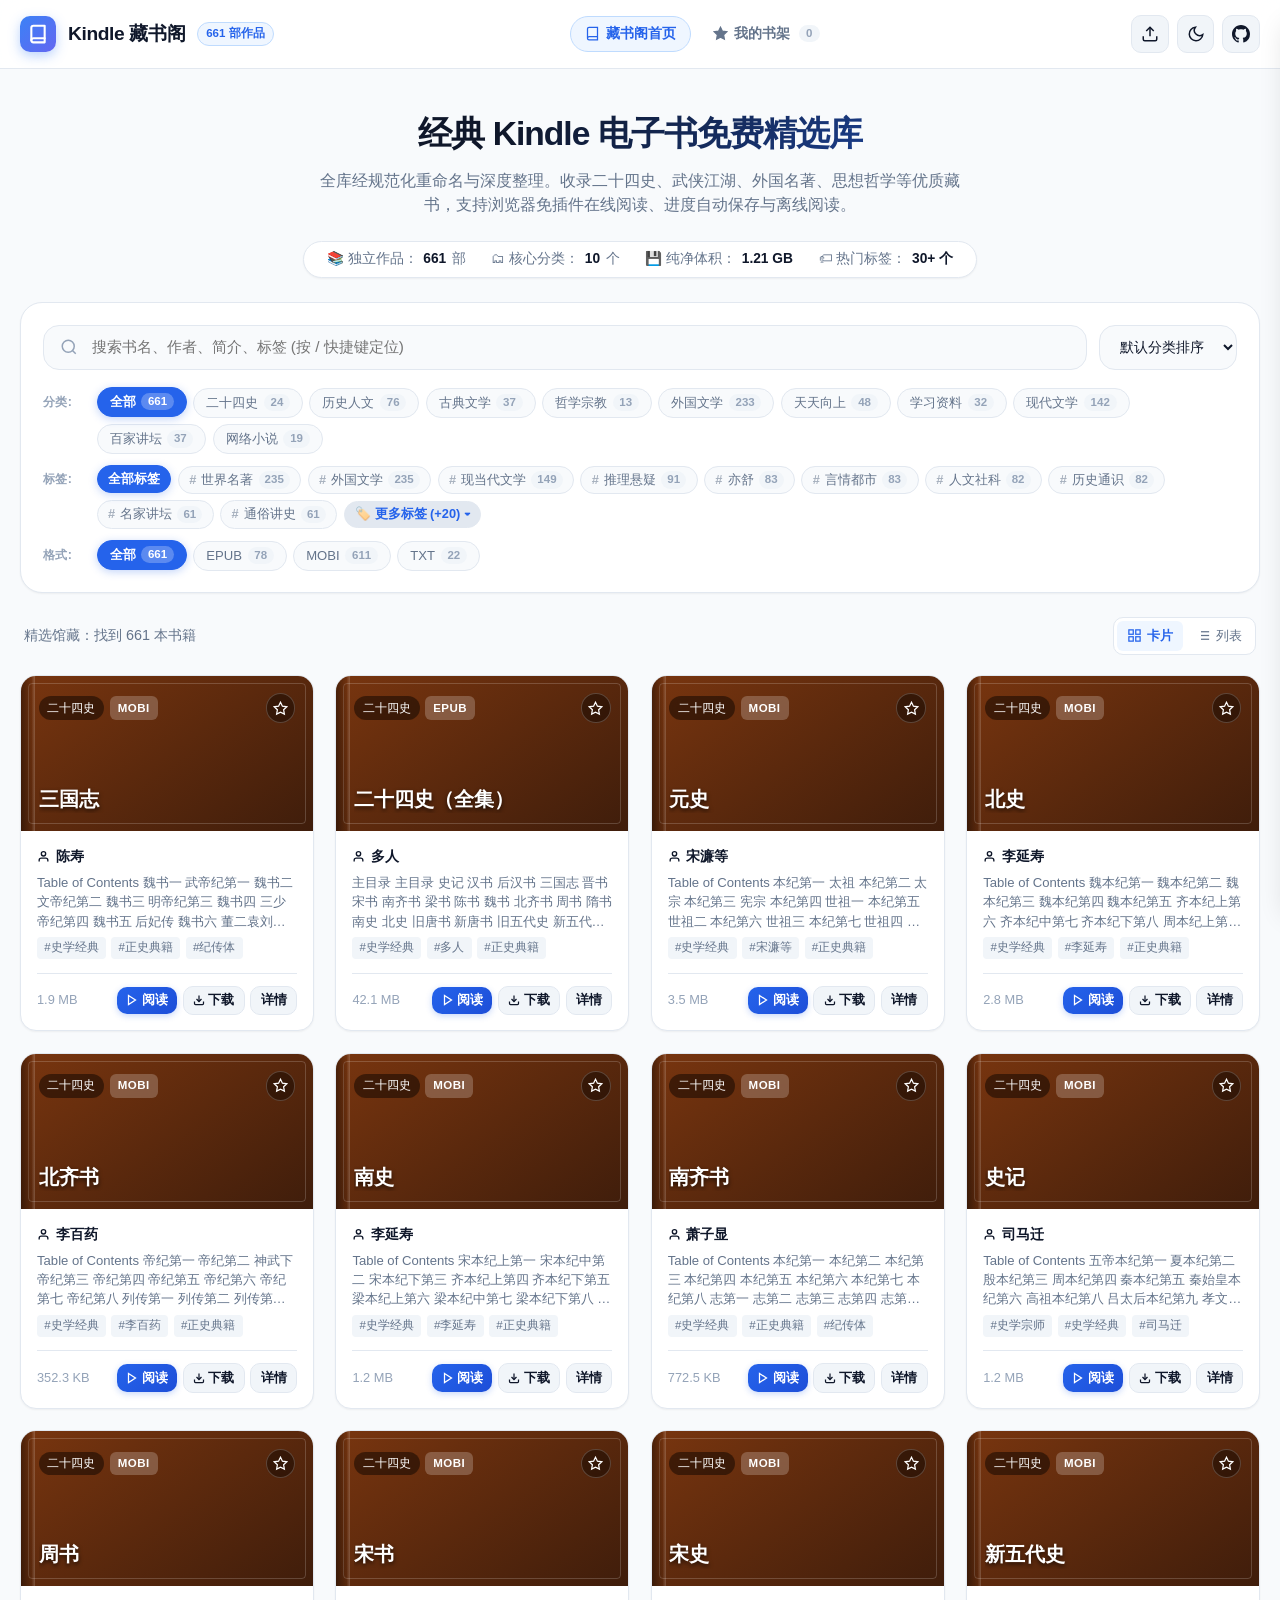
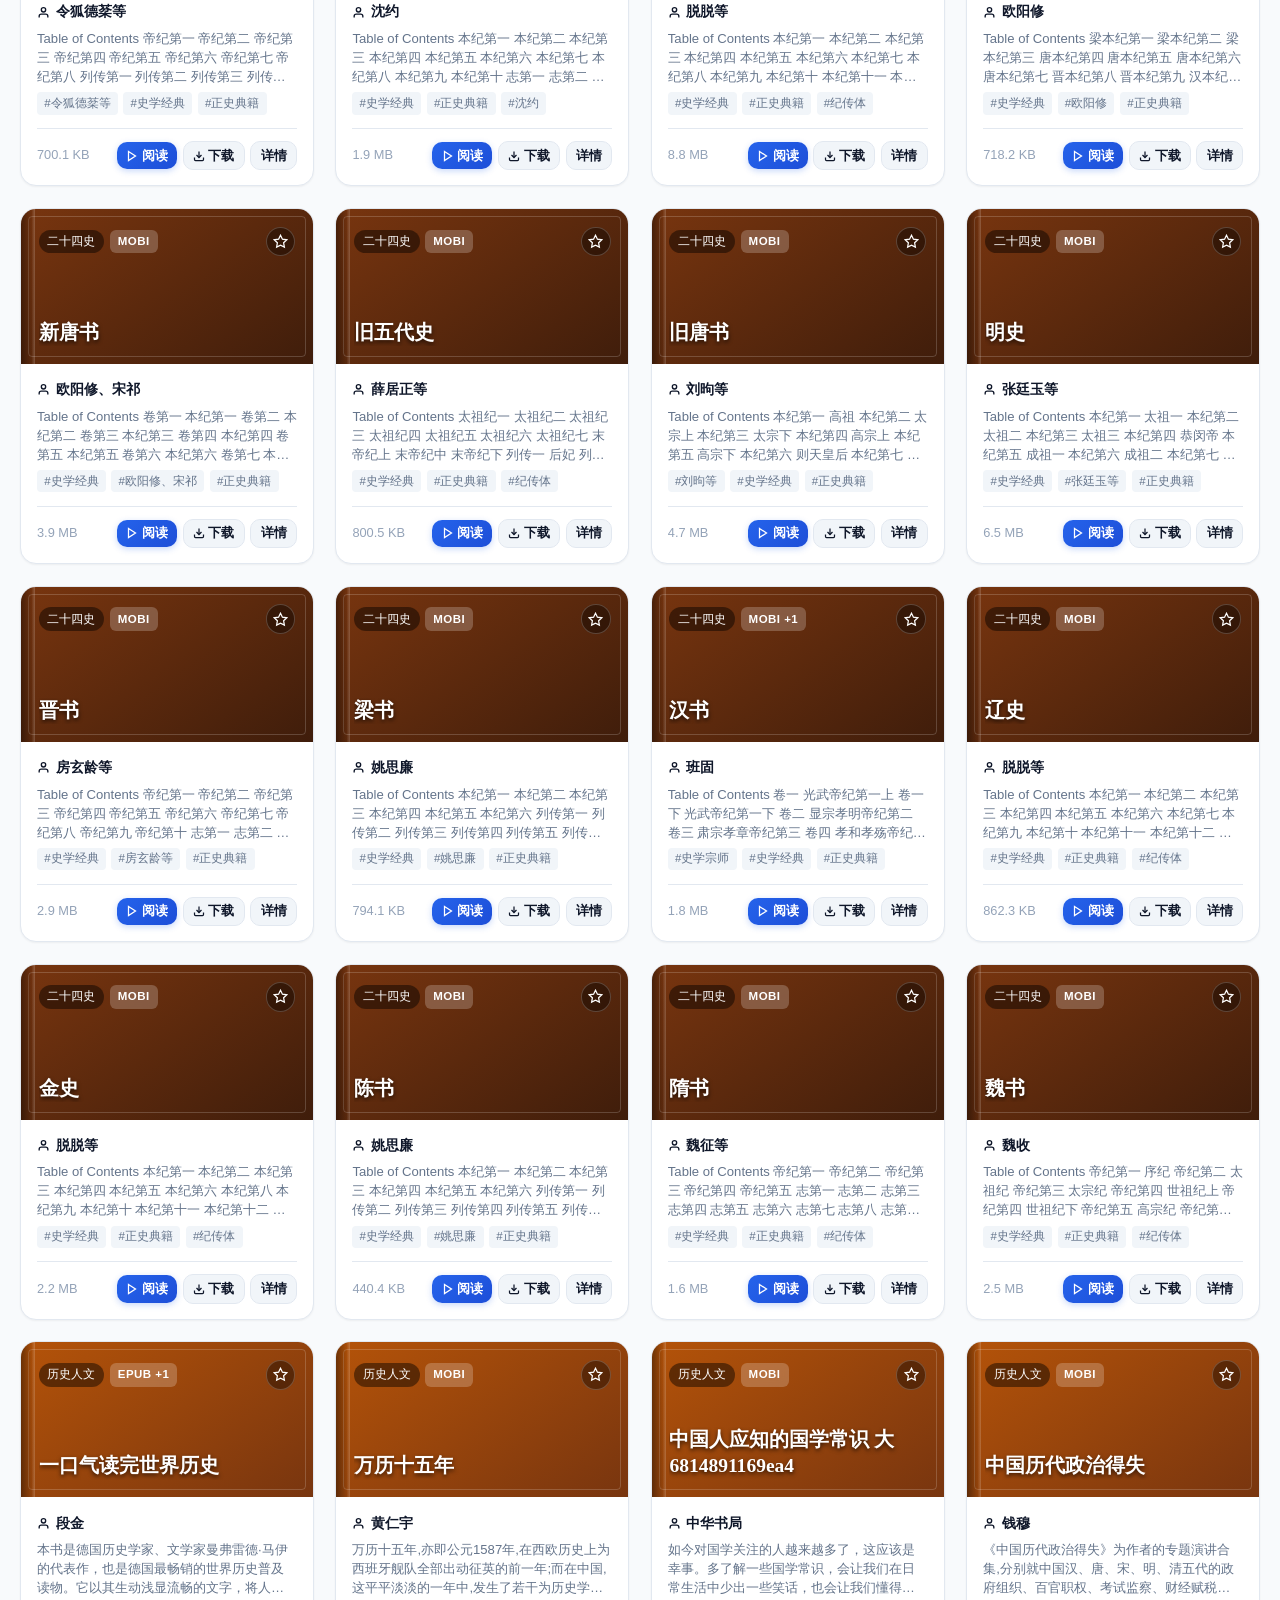
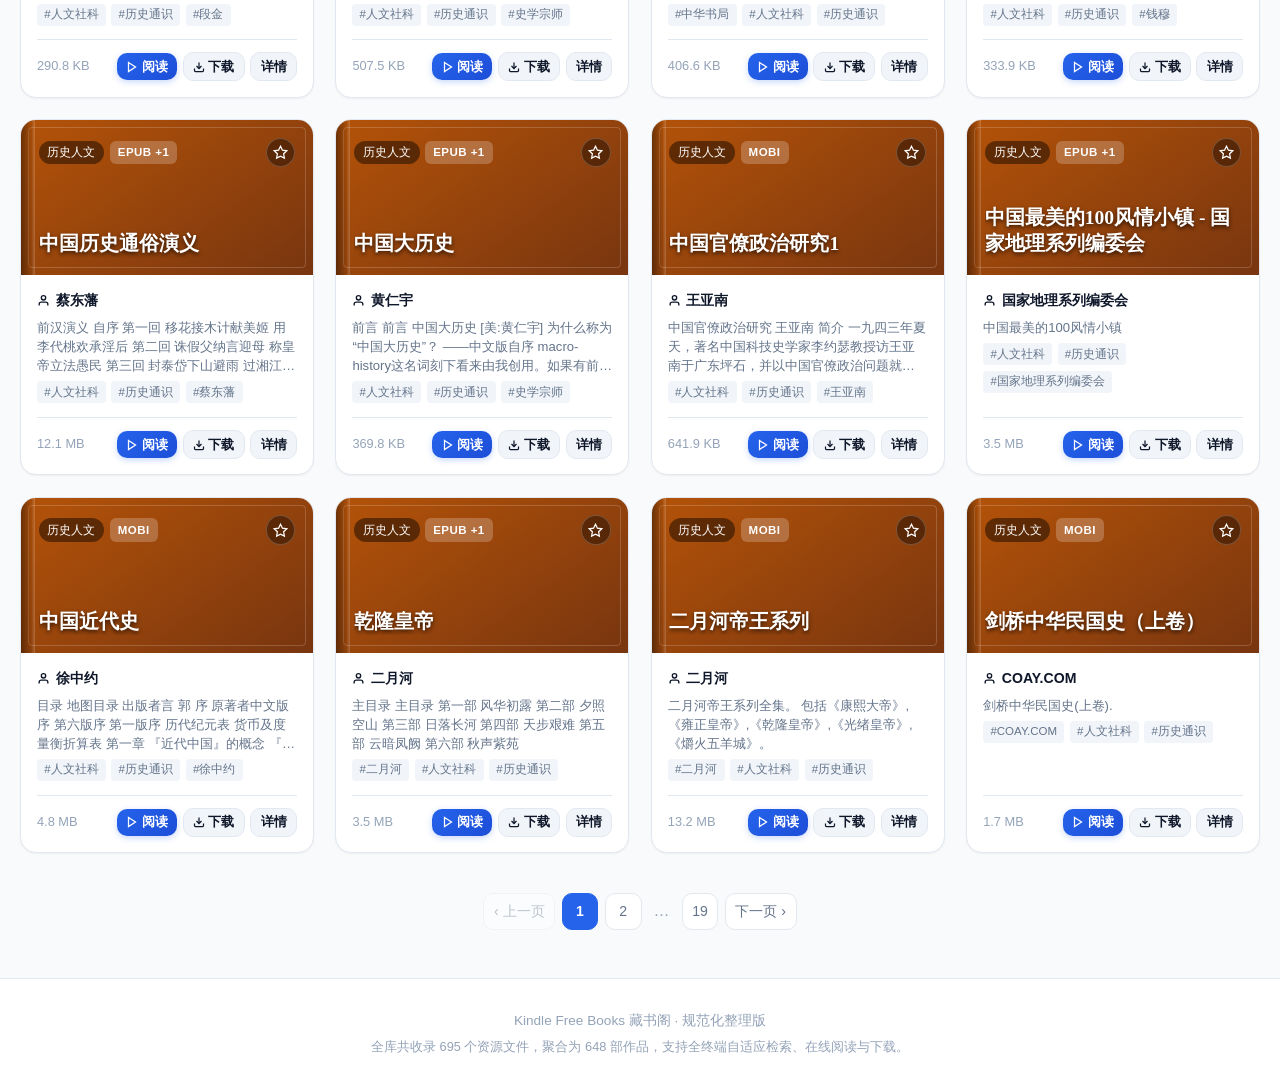
==== index.html @ 0718bfcc "books: add 12 acclaimed web novels from Risingrode/novel-collect" ====
<!DOCTYPE html>
<html lang="zh-CN">
<head>
  <meta charset="UTF-8">
  <meta name="viewport" content="width=device-width, initial-scale=1.0, viewport-fit=cover">
  <title>Kindle 藏书阁 - 免费经典电子书检索与下载</title>
  <meta name="description" content="精选收录二十四史、武侠小说、外国文学、现代散文、百家讲坛等 661 部作品、711 个电子书资源，支持作者与标签探索、在线阅读与下载。">
  <link rel="icon" href="data:image/svg+xml,<svg xmlns=%22http://www.w3.org/2000/svg%22 viewBox=%220 0 100 100%22><text y=%22.9em%22 font-size=%2290%22>📚</text></svg>">
  <link rel="stylesheet" href="assets/css/style.css?v=20260909c">
  <meta name="theme-color" content="#f8fafc">
</head>
<body>

  <!-- Top Navigation Header -->
  <header class="navbar">
    <div class="container navbar-inner">
      <div class="navbar-top-row">
        <a href="index.html" class="brand">
          <div class="brand-icon">
            <svg width="20" height="20" viewBox="0 0 24 24" fill="none" stroke="currentColor" stroke-width="2.5" stroke-linecap="round" stroke-linejoin="round">
              <path d="M4 19.5A2.5 2.5 0 0 1 6.5 17H20"></path>
              <path d="M6.5 2H20v20H6.5A2.5 2.5 0 0 1 4 19.5v-15A2.5 2.5 0 0 1 6.5 2z"></path>
            </svg>
          </div>
          <span class="brand-title">Kindle 藏书阁</span>
          <span class="brand-badge" id="nav-book-badge">648 部作品</span>
        </a>

        <div class="nav-tools">
          <a href="bookshelf.html" class="btn-icon mobile-nav-shortcut" title="我的书架" aria-label="我的书架">
            <svg width="18" height="18" viewBox="0 0 24 24" fill="none" stroke="currentColor" stroke-width="2"><polygon points="12 2 15.09 8.26 22 9.27 17 14.14 18.18 21.02 12 17.77 5.82 21.02 7 14.14 2 9.27 8.91 8.26 12 2"></polygon></svg>
          </a>
          <button id="nav-upload-btn" class="btn-icon" title="导入本地电子书 (.epub / .mobi / .txt)" aria-label="Import Book">
            <svg width="18" height="18" viewBox="0 0 24 24" fill="none" stroke="currentColor" stroke-width="2">
              <path d="M21 15v4a2 2 0 0 1-2 2H5a2 2 0 0 1-2-2v-4"></path>
              <polyline points="17 8 12 3 7 8"></polyline>
              <line x1="12" y1="3" x2="12" y2="15"></line>
            </svg>
          </button>
          <input type="file" id="local-book-input" accept=".epub,.mobi,.prc,.azw,.txt" style="display: none;">

          <button id="theme-toggle-btn" class="btn-icon" title="切换暗黑/明亮模式" aria-label="Toggle Theme">
            <svg width="18" height="18" viewBox="0 0 24 24" fill="none" stroke="currentColor" stroke-width="2">
              <path d="M21 12.79A9 9 0 1 1 11.21 3 7 7 0 0 0 21 12.79z"></path>
            </svg>
          </button>

          <a href="https://github.com/ZhipingYang/kindle_free_books" target="_blank" rel="noopener noreferrer" class="btn-icon" title="访问 GitHub 开源项目" aria-label="GitHub Repository">
            <svg width="18" height="18" viewBox="0 0 24 24" fill="currentColor">
              <path d="M12 0C5.37 0 0 5.37 0 12c0 5.31 3.435 9.795 8.205 11.385.6.105.825-.255.825-.57 0-.285-.015-1.23-.015-2.235-3.015.555-3.795-.735-4.035-1.41-.135-.345-.72-1.41-1.23-1.695-.42-.225-1.02-.78-.015-.795.945-.015 1.62.87 1.845 1.23 1.08 1.815 2.805 1.305 3.495.99.105-.78.42-1.305.765-1.605-2.67-.3-5.46-1.335-5.46-5.925 0-1.305.465-2.385 1.23-3.225-.12-.3-.54-1.53.12-3.18 0 0 1.005-.315 3.3 1.23.96-.27 1.98-.405 3-.405s2.04.135 3 .405c2.295-1.56 3.3-1.23 3.3-1.23.66 1.65.24 2.88.12 3.18.765.84 1.23 1.905 1.23 3.225 0 4.605-2.805 5.625-5.475 5.925.435.375.81 1.095.81 2.22 0 1.605-.015 2.895-.015 3.3 0 .315.225.69.825.57A12.02 12.02 0 0 0 24 12c0-6.63-5.37-12-12-12z"/>
            </svg>
          </a>
        </div>
      </div>

      <!-- Center Page Navigation -->
      <nav class="nav-links">
        <a href="index.html" class="nav-link active">
          <svg width="15" height="15" viewBox="0 0 24 24" fill="none" stroke="currentColor" stroke-width="2"><path d="M4 19.5A2.5 2.5 0 0 1 6.5 17H20"></path><path d="M6.5 2H20v20H6.5A2.5 2.5 0 0 1 4 19.5v-15A2.5 2.5 0 0 1 6.5 2z"></path></svg>
          <span>藏书阁首页</span>
        </a>
        <a href="bookshelf.html" class="nav-link" id="nav-link-shelf">
          <svg width="15" height="15" viewBox="0 0 24 24" fill="currentColor" stroke="currentColor" stroke-width="2"><polygon points="12 2 15.09 8.26 22 9.27 17 14.14 18.18 21.02 12 17.77 5.82 21.02 7 14.14 2 9.27 8.91 8.26 12 2"></polygon></svg>
          <span>我的书架</span>
          <span class="shelf-badge" id="shelf-count-badge">0</span>
        </a>
      </nav>
    </div>
  </header>

  <!-- Hero Section -->
  <main class="container">
    <section class="hero">
      <h1 class="hero-title">经典 Kindle 电子书免费精选库</h1>
      <p class="hero-desc">
        全库经规范化重命名与深度整理。收录二十四史、武侠江湖、外国名著、思想哲学等优质藏书，支持浏览器免插件在线阅读、进度自动保存与离线阅读。
      </p>

      <div class="hero-stats">
        <div class="stat-unit">
          <span>📚 独立作品：</span>
          <span class="stat-val" id="stat-total-books">648</span> 部
        </div>
        <div class="stat-unit">
          <span>🗂 核心分类：</span>
          <span class="stat-val" id="stat-total-categories">10</span> 个
        </div>
        <div class="stat-unit">
          <span>💾 纯净体积：</span>
          <span class="stat-val" id="stat-total-size">1.03 GB</span>
        </div>
        <div class="stat-unit">
          <span>🏷 热门标签：</span>
          <span class="stat-val">30+ 个</span>
        </div>
      </div>
    </section>

    <!-- Recent Reading / Continue Banner -->
    <section id="recent-reading-section" class="recent-reading-section" style="display: none;">
      <div class="recent-reading-card">
        <div class="recent-reading-left">
          <div class="recent-reading-badge">📖 最近在读 · 进度记忆</div>
          <h3 class="recent-book-title" id="recent-book-title">书名</h3>
          <p class="recent-book-meta" id="recent-book-meta">作者 · 读至 第 1 节 · 0%</p>
          <div class="recent-progress-bar-bg">
            <div class="recent-progress-bar-fill" id="recent-progress-bar-fill" style="width: 0%;"></div>
          </div>
        </div>
        <div class="recent-reading-right">
          <button id="recent-continue-btn" class="btn btn-read recent-continue-btn">
            ▶ 继续阅读
          </button>
        </div>
      </div>
    </section>

    <!-- Search & Filters Container -->
    <section class="filter-panel">
      <!-- Search Input Row -->
      <div class="search-box">
        <div class="search-input-wrap">
          <svg class="search-icon" width="18" height="18" viewBox="0 0 24 24" fill="none" stroke="currentColor" stroke-width="2">
            <circle cx="11" cy="11" r="8"></circle>
            <line x1="21" y1="21" x2="16.65" y2="16.65"></line>
          </svg>
          <input 
            type="text" 
            id="search-input" 
            class="search-input" 
            placeholder="搜索书名、作者、简介、标签 (按 / 快捷键定位)" 
            autocomplete="off" 
            spellcheck="false"
          >
          <button id="clear-search-btn" class="clear-search" title="清空搜索">✕</button>
        </div>

        <select id="sort-select" class="sort-dropdown">
          <option value="default">默认分类排序</option>
          <option value="title">书名拼音 A-Z</option>
          <option value="size-desc">文件从大到小</option>
          <option value="size-asc">文件从小到大</option>
        </select>
      </div>

      <!-- Categories & Tags Filter Rows -->
      <div class="filter-sections">
        <!-- Categories -->
        <div class="filter-row">
          <span class="filter-title">分类:</span>
          <div class="chips-list" id="category-chips">
            <!-- Dynamically populated -->
          </div>
        </div>

        <!-- Tags Cloud -->
        <div class="filter-row" id="filter-tags-row">
          <span class="filter-title">标签:</span>
          <div class="chips-list" id="tag-chips">
            <!-- Dynamically populated -->
          </div>
        </div>

        <!-- Formats -->
        <div class="filter-row">
          <span class="filter-title">格式:</span>
          <div class="chips-list" id="format-chips">
            <!-- Dynamically populated -->
          </div>
        </div>
      </div>
    </section>

    <!-- Sub Toolbar -->
    <div class="sub-toolbar">
      <div class="match-info" id="match-info-text">正在检索藏书库...</div>
      
      <div class="view-switch">
        <button id="view-grid-btn" class="view-btn active" title="网格卡片视图">
          <svg width="15" height="15" viewBox="0 0 24 24" fill="none" stroke="currentColor" stroke-width="2">
            <rect x="3" y="3" width="7" height="7"></rect>
            <rect x="14" y="3" width="7" height="7"></rect>
            <rect x="14" y="14" width="7" height="7"></rect>
            <rect x="3" y="14" width="7" height="7"></rect>
          </svg>
          卡片
        </button>
        <button id="view-list-btn" class="view-btn" title="列表表格视图">
          <svg width="15" height="15" viewBox="0 0 24 24" fill="none" stroke="currentColor" stroke-width="2">
            <line x1="8" y1="6" x2="21" y2="6"></line>
            <line x1="8" y1="12" x2="21" y2="12"></line>
            <line x1="8" y1="18" x2="21" y2="18"></line>
            <line x1="3" y1="6" x2="3.01" y2="6"></line>
            <line x1="3" y1="12" x2="3.01" y2="12"></line>
            <line x1="3" y1="18" x2="3.01" y2="18"></line>
          </svg>
          列表
        </button>
      </div>
    </div>

    <!-- Books Display Area -->
    <div id="books-container">
      <!-- Rendered by pages/library.js -->
    </div>

    <!-- Pagination -->
    <div id="pagination-container">
      <!-- Rendered by pages/library.js -->
    </div>
  </main>

  <!-- Modern Detail Drawer (Desktop Slide-over & Mobile Bottom-sheet) -->
  <div id="drawer-backdrop" class="drawer-backdrop"></div>
  <aside id="book-drawer" class="drawer" aria-modal="true" role="dialog">
    <div class="drawer-header">
      <div class="drawer-header-title">📖 书籍详细档案</div>
      <button id="drawer-close-btn" class="btn-icon" style="width: 2rem; height: 2rem;" title="关闭">✕</button>
    </div>
    
    <div id="drawer-body" class="drawer-body">
      <!-- Dynamic book content -->
    </div>

    <div class="drawer-footer">
      <button id="drawer-read-btn" class="btn btn-read" style="flex: 1.4;">
        📖 立即在线阅读
      </button>
      <a id="drawer-download-btn" href="#" class="btn btn-primary" style="flex: 1;" download>
        📥 高速下载
      </a>
      <button id="drawer-copy-btn" class="btn btn-secondary" style="flex: 0.8;">
        🔗 直链
      </button>
    </div>
  </aside>

  <!-- Toast Notification Container -->
  <div id="toast-shelf" class="toast-shelf"></div>


  <!-- Footer -->
  <footer class="site-footer">
    <div class="container">
      <p>Kindle Free Books 藏书阁 · 规范化整理版</p>
      <p style="margin-top: 0.35rem; font-size: 0.8rem;">
        全库共收录 695 个资源文件，聚合为 648 部作品，支持全终端自适应检索、在线阅读与下载。
      </p>
    </div>
  </footer>

  <!-- Library page scripts -->
  <script src="assets/js/config.js?v=20260909"></script>
  <script src="assets/js/reader/db.js"></script>
  <script src="assets/js/modules/store.js"></script>
  <script src="assets/js/modules/ui.js?v=20260909b"></script>
  <script src="assets/js/pages/library.js?v=20260909b"></script>
</body>
</html>
---- assets/css/style.css ----
/* Kindle Free Books - Modern Library & Digital Bookshelf */
:root {
  --font-sans: -apple-system, BlinkMacSystemFont, "Segoe UI", "PingFang SC", "Hiragino Sans GB", "Microsoft YaHei", sans-serif;
  --font-serif: "Songti SC", "SimSun", "STSong", serif;
  
  --bg-body: #f8fafc;
  --bg-surface: #ffffff;
  --bg-subtle: #f1f5f9;
  --bg-hover: #e2e8f0;
  
  --border-subtle: #e2e8f0;
  --border-strong: #cbd5e1;
  
  --text-main: #0f172a;
  --text-muted: #64748b;
  --text-faint: #94a3b8;
  
  --primary: #2563eb;
  --primary-hover: #1d4ed8;
  --primary-subtle: #eff6ff;
  --primary-border: #bfdbfe;

  --mobile-glass-bg: rgba(255, 255, 255, 0.78);
  --mobile-glass-shadow: rgba(15, 23, 42, 0.14);
  
  --shadow-sm: 0 1px 2px 0 rgb(0 0 0 / 0.05);
  --shadow-md: 0 4px 6px -1px rgb(0 0 0 / 0.08), 0 2px 4px -2px rgb(0 0 0 / 0.05);
  --shadow-lg: 0 10px 15px -3px rgb(0 0 0 / 0.1), 0 4px 6px -4px rgb(0 0 0 / 0.05);
  --shadow-xl: 0 20px 25px -5px rgb(0 0 0 / 0.12), 0 8px 10px -6px rgb(0 0 0 / 0.05);

  --radius-sm: 6px;
  --radius-md: 10px;
  --radius-lg: 16px;
  --radius-xl: 22px;
  
  --ease: cubic-bezier(0.16, 1, 0.3, 1);
}

[data-theme="dark"] {
  --bg-body: #090d16;
  --bg-surface: #111827;
  --bg-subtle: #1f293d;
  --bg-hover: #28354f;
  
  --border-subtle: #1e293b;
  --border-strong: #334155;
  
  --text-main: #f8fafc;
  --text-muted: #94a3b8;
  --text-faint: #64748b;
  
  --primary: #38bdf8;
  --primary-hover: #0284c7;
  --primary-subtle: rgba(56, 189, 248, 0.12);
  --primary-border: rgba(56, 189, 248, 0.3);

  --mobile-glass-bg: rgba(17, 24, 39, 0.8);
  --mobile-glass-shadow: rgba(0, 0, 0, 0.42);
  
  --shadow-sm: 0 1px 2px 0 rgb(0 0 0 / 0.5);
  --shadow-md: 0 4px 6px -1px rgb(0 0 0 / 0.4);
  --shadow-lg: 0 10px 20px -3px rgb(0 0 0 / 0.55);
  --shadow-xl: 0 20px 30px -5px rgb(0 0 0 / 0.7);
}

* {
  box-sizing: border-box;
  margin: 0;
  padding: 0;
}

body {
  font-family: var(--font-sans);
  background-color: var(--bg-body);
  color: var(--text-main);
  line-height: 1.5;
  -webkit-font-smoothing: antialiased;
  min-height: 100vh;
  display: flex;
  flex-direction: column;
}

.container {
  max-width: 1440px;
  margin: 0 auto;
  padding: 0 1.25rem;
  width: 100%;
}

/* Header */
.navbar {
  background: var(--bg-surface);
  border-bottom: 1px solid var(--border-subtle);
  position: sticky;
  top: 0;
  z-index: 50;
  backdrop-filter: blur(12px);
  -webkit-backdrop-filter: blur(12px);
  background-color: rgba(255, 255, 255, 0.88);
  transition: transform 0.24s var(--ease), box-shadow 0.2s ease;
}
[data-theme="dark"] .navbar {
  background-color: rgba(17, 24, 39, 0.88);
}

.navbar-inner {
  display: flex;
  align-items: center;
  justify-content: space-between;
  height: 4.25rem;
  gap: 1rem;
}

.navbar-top-row {
  display: contents;
}

.brand {
  display: flex;
  align-items: center;
  gap: 0.75rem;
  text-decoration: none;
  color: var(--text-main);
  flex-shrink: 0;
  order: 1;
}

.brand-icon {
  width: 2.25rem;
  height: 2.25rem;
  background: linear-gradient(135deg, #3b82f6, #6366f1);
  color: white;
  border-radius: var(--radius-md);
  display: flex;
  align-items: center;
  justify-content: center;
  box-shadow: 0 4px 12px rgba(59, 130, 246, 0.35);
  flex-shrink: 0;
}

.brand-title {
  font-weight: 800;
  font-size: 1.2rem;
  letter-spacing: -0.02em;
  white-space: nowrap;
}

.brand-badge {
  font-size: 0.72rem;
  padding: 0.15rem 0.5rem;
  background: var(--primary-subtle);
  color: var(--primary);
  border-radius: 9999px;
  font-weight: 700;
  border: 1px solid var(--primary-border);
  white-space: nowrap;
  flex-shrink: 0;
}

.nav-tools {
  display: flex;
  align-items: center;
  gap: 0.5rem;
  flex-shrink: 0;
  order: 3;
}

.btn-icon.mobile-nav-shortcut {
  display: none;
}

.btn-icon {
  background: var(--bg-subtle);
  border: 1px solid var(--border-subtle);
  color: var(--text-main);
  width: 2.35rem;
  height: 2.35rem;
  border-radius: var(--radius-md);
  display: inline-flex;
  align-items: center;
  justify-content: center;
  cursor: pointer;
  transition: all 0.2s ease;
  text-decoration: none;
  flex-shrink: 0;
}
.btn-icon:hover {
  background: var(--bg-hover);
  transform: translateY(-1px);
}

.nav-links {
  display: flex;
  align-items: center;
  gap: 0.5rem;
  order: 2;
}

.nav-link {
  display: inline-flex;
  align-items: center;
  gap: 0.38rem;
  padding: 0.42rem 0.85rem;
  border-radius: 9999px;
  color: var(--text-muted);
  text-decoration: none;
  font-size: 0.88rem;
  font-weight: 600;
  transition: all 0.18s var(--ease);
  white-space: nowrap !important;
  word-break: keep-all !important;
  flex-shrink: 0;
  border: 1px solid transparent;
}
.nav-link:hover {
  background: var(--bg-hover);
  color: var(--text-main);
}
.nav-link.active {
  background: var(--primary-subtle);
  color: var(--primary);
  border: 1px solid var(--primary-border);
  font-weight: 700;
}
.nav-link .shelf-badge {
  font-size: 0.72rem;
  font-weight: 700;
  padding: 0.1rem 0.45rem;
  border-radius: 9999px;
  background: var(--bg-subtle);
  color: var(--text-faint);
  line-height: 1.2;
  margin-left: 0.15rem;
}
.nav-link.active .shelf-badge {
  background: var(--primary);
  color: #fff;
}
[data-theme="dark"] .nav-link.active .shelf-badge {
  background: #090d16;
  color: #38bdf8;
}

/* Hero Section */
.hero {
  padding: 2.5rem 0 1.5rem;
  text-align: center;
}

.hero-title {
  font-size: 2.1rem;
  font-weight: 800;
  letter-spacing: -0.03em;
  margin-bottom: 0.6rem;
  background: linear-gradient(135deg, var(--text-main) 40%, var(--primary));
  -webkit-background-clip: text;
  -webkit-text-fill-color: transparent;
}

.hero-desc {
  color: var(--text-muted);
  font-size: 1rem;
  max-width: 650px;
  margin: 0 auto 1.5rem;
}

.hero-stats {
  display: inline-flex;
  background: var(--bg-surface);
  border: 1px solid var(--border-subtle);
  border-radius: 9999px;
  padding: 0.45rem 1.4rem;
  box-shadow: var(--shadow-sm);
  gap: 1.6rem;
  font-size: 0.86rem;
  flex-wrap: wrap;
  justify-content: center;
}

.stat-unit {
  display: flex;
  align-items: center;
  gap: 0.35rem;
  color: var(--text-muted);
}
.stat-val {
  font-weight: 700;
  color: var(--text-main);
}

/* Control Panel */
.filter-panel {
  background: var(--bg-surface);
  border: 1px solid var(--border-subtle);
  border-radius: var(--radius-xl);
  padding: 1.35rem;
  margin-bottom: 1.5rem;
  box-shadow: var(--shadow-sm);
}

.search-box {
  display: flex;
  gap: 0.75rem;
  margin-bottom: 1.1rem;
}

.search-input-wrap {
  position: relative;
  flex: 1;
}

.search-icon {
  position: absolute;
  left: 1.1rem;
  top: 50%;
  transform: translateY(-50%);
  color: var(--text-faint);
  pointer-events: none;
}

.search-input {
  width: 100%;
  padding: 0.8rem 2.8rem 0.8rem 3rem;
  background: var(--bg-body);
  border: 1px solid var(--border-subtle);
  border-radius: var(--radius-lg);
  color: var(--text-main);
  font-size: 0.96rem;
  outline: none;
  transition: all 0.2s ease;
}

.search-input:focus {
  border-color: var(--primary);
  box-shadow: 0 0 0 3px var(--primary-subtle);
  background: var(--bg-surface);
}

.clear-search {
  position: absolute;
  right: 0.85rem;
  top: 50%;
  transform: translateY(-50%);
  background: none;
  border: none;
  color: var(--text-faint);
  cursor: pointer;
  padding: 0.35rem;
  display: none;
  font-size: 0.9rem;
}
.clear-search:hover { color: var(--text-main); }

.sort-dropdown {
  padding: 0 1rem;
  background: var(--bg-body);
  border: 1px solid var(--border-subtle);
  border-radius: var(--radius-lg);
  color: var(--text-main);
  font-size: 0.88rem;
  outline: none;
  cursor: pointer;
  font-weight: 500;
}

/* Category & Tags Bars */
.filter-sections {
  display: flex;
  flex-direction: column;
  gap: 0.75rem;
}

.filter-row {
  display: flex;
  align-items: flex-start;
  gap: 0.75rem;
}

.filter-title {
  font-size: 0.78rem;
  font-weight: 700;
  color: var(--text-faint);
  text-transform: uppercase;
  letter-spacing: 0.05em;
  padding-top: 0.3rem;
  min-width: 42px;
}

.chips-list {
  display: flex;
  gap: 0.4rem;
  flex-wrap: wrap;
  align-items: center;
}

/* Category & Format Chips */
.chip-btn,
.chip {
  padding: 0.32rem 0.75rem;
  border-radius: 9999px;
  font-size: 0.82rem;
  font-weight: 500;
  line-height: 1.3;
  border: 1px solid var(--border-subtle);
  background: var(--bg-body);
  color: var(--text-muted);
  cursor: pointer;
  transition: all 0.18s var(--ease);
  display: inline-flex;
  align-items: center;
  gap: 0.35rem;
  user-select: none;
  white-space: nowrap;
}

.chip-btn:hover,
.chip:hover {
  background: var(--bg-hover);
  border-color: var(--border-strong);
  color: var(--text-main);
  transform: translateY(-1px);
}

.chip-btn.active,
.chip.active {
  background: var(--primary);
  border-color: var(--primary);
  color: #ffffff;
  font-weight: 600;
  box-shadow: 0 2px 8px rgba(37, 99, 235, 0.28);
  transform: translateY(-1px);
}

[data-theme="dark"] .chip-btn.active,
[data-theme="dark"] .chip.active {
  color: #090d16;
  font-weight: 700;
  box-shadow: 0 2px 10px rgba(56, 189, 248, 0.3);
}

.chip-count {
  font-size: 0.72rem;
  font-weight: 600;
  padding: 0.08rem 0.42rem;
  border-radius: 9999px;
  background: var(--bg-subtle);
  color: var(--text-faint);
  transition: all 0.18s var(--ease);
}

.chip-btn:hover .chip-count,
.chip:hover .chip-count {
  background: var(--border-strong);
  color: var(--text-main);
}

.chip-btn.active .chip-count,
.chip.active .chip-count {
  background: rgba(255, 255, 255, 0.25);
  color: #ffffff;
}

[data-theme="dark"] .chip-btn.active .chip-count,
[data-theme="dark"] .chip.active .chip-count {
  background: rgba(0, 0, 0, 0.25);
  color: #090d16;
}

/* Tag Pills */
.tag-pill,
.tag-chip {
  padding: 0.28rem 0.65rem;
  font-size: 0.8rem;
  font-weight: 500;
  line-height: 1.3;
  border-radius: 9999px;
  background: var(--bg-body);
  border: 1px solid var(--border-subtle);
  color: var(--text-muted);
  cursor: pointer;
  transition: all 0.18s var(--ease);
  display: inline-flex;
  align-items: center;
  gap: 0.32rem;
  user-select: none;
  white-space: nowrap;
}

.tag-pill:hover,
.tag-chip:hover {
  background: var(--primary-subtle);
  border-color: var(--primary-border);
  color: var(--primary);
  transform: translateY(-1px);
}

.tag-pill.active,
.tag-chip.active {
  background: var(--primary);
  border-color: var(--primary);
  color: #ffffff;
  font-weight: 600;
  box-shadow: 0 2px 8px rgba(37, 99, 235, 0.25);
  transform: translateY(-1px);
}

[data-theme="dark"] .tag-pill.active,
[data-theme="dark"] .tag-chip.active {
  color: #090d16;
  font-weight: 700;
  box-shadow: 0 2px 10px rgba(56, 189, 248, 0.3);
}

.tag-hash {
  opacity: 0.55;
  font-weight: 700;
}

.tag-pill.active .tag-hash,
.tag-chip.active .tag-hash {
  opacity: 0.85;
}

.tag-count {
  font-size: 0.72rem;
  padding: 0.08rem 0.38rem;
  border-radius: 9999px;
  background: var(--bg-subtle);
  color: var(--text-faint);
  font-weight: 600;
  transition: all 0.18s var(--ease);
}

.tag-pill:hover .tag-count,
.tag-chip:hover .tag-count {
  background: var(--bg-surface);
  color: var(--primary);
}

.tag-pill.active .tag-count,
.tag-chip.active .tag-count {
  background: rgba(255, 255, 255, 0.25);
  color: #ffffff;
}

[data-theme="dark"] .tag-pill.active .tag-count,
[data-theme="dark"] .tag-chip.active .tag-count {
  background: rgba(0, 0, 0, 0.25);
  color: #090d16;
}

.tag-clear-x {
  font-size: 0.68rem;
  margin-left: 0.15rem;
  opacity: 0.8;
  transition: transform 0.15s ease;
}

.tag-pill:hover .tag-clear-x {
  transform: scale(1.2);
}

/* Sub-toolbar */
.sub-toolbar {
  display: flex;
  align-items: center;
  justify-content: space-between;
  margin-bottom: 1.25rem;
  padding: 0 0.25rem;
}

.match-info {
  font-size: 0.9rem;
  color: var(--text-muted);
  font-weight: 500;
}

.view-switch {
  display: flex;
  background: var(--bg-surface);
  border: 1px solid var(--border-subtle);
  border-radius: var(--radius-md);
  padding: 0.2rem;
  gap: 0.2rem;
}

.view-btn {
  background: none;
  border: none;
  color: var(--text-muted);
  padding: 0.35rem 0.6rem;
  border-radius: var(--radius-sm);
  cursor: pointer;
  display: flex;
  align-items: center;
  gap: 0.35rem;
  font-size: 0.82rem;
  transition: all 0.15s ease;
}
.view-btn.active {
  background: var(--primary-subtle);
  color: var(--primary);
  font-weight: 600;
}

/* Book Grid Layout */
.book-grid {
  display: grid;
  grid-template-columns: repeat(auto-fill, minmax(260px, 1fr));
  gap: 1.35rem;
  margin-bottom: 2.5rem;
}

.book-card {
  background: var(--bg-surface);
  border: 1px solid var(--border-subtle);
  border-radius: var(--radius-lg);
  overflow: hidden;
  box-shadow: var(--shadow-sm);
  transition: transform 0.25s var(--ease), box-shadow 0.25s var(--ease), border-color 0.25s var(--ease);
  display: flex;
  flex-direction: column;
  position: relative;
}

.book-card:hover {
  transform: translateY(-4px);
  box-shadow: var(--shadow-lg);
  border-color: var(--primary-border);
}

/* Simulated Book Cover with Spine & Gold Emboss */
.book-cover {
  height: 155px;
  position: relative;
  display: flex;
  flex-direction: column;
  justify-content: space-between;
  padding: 1.1rem;
  color: #fff;
  overflow: hidden;
  cursor: pointer;
}

/* Spine groove simulation */
.book-cover::before {
  content: '';
  position: absolute;
  left: 0;
  top: 0;
  bottom: 0;
  width: 14px;
  background: linear-gradient(to right, rgba(0,0,0,0.4), rgba(0,0,0,0.06) 75%, rgba(255,255,255,0.2));
  z-index: 2;
}

/* Gold foil inner border */
.book-cover::after {
  content: '';
  position: absolute;
  inset: 7px;
  border: 1px solid rgba(255, 255, 255, 0.18);
  border-radius: 4px;
  pointer-events: none;
}

.cover-header {
  display: flex;
  justify-content: space-between;
  align-items: center;
  position: relative;
  z-index: 3;
  width: 100%;
}

.cover-badges {
  display: flex;
  align-items: center;
  gap: 0.35rem;
  flex-wrap: wrap;
  max-width: calc(100% - 2.4rem);
}

.cover-category-badge {
  font-size: 0.72rem;
  padding: 0.2rem 0.55rem;
  border-radius: 9999px;
  background: rgba(0, 0, 0, 0.45);
  backdrop-filter: blur(4px);
  color: #fff;
  font-weight: 500;
  white-space: nowrap;
}

.cover-format-badge {
  font-size: 0.72rem;
  font-weight: 800;
  text-transform: uppercase;
  padding: 0.2rem 0.5rem;
  border-radius: var(--radius-sm);
  letter-spacing: 0.04em;
  background: rgba(255, 255, 255, 0.22);
  backdrop-filter: blur(4px);
  white-space: nowrap;
}

.cover-title {
  position: relative;
  z-index: 3;
  font-size: 1.22rem;
  font-weight: 800;
  text-shadow: 0 2px 4px rgba(0, 0, 0, 0.7);
  line-height: 1.35;
  display: -webkit-box;
  -webkit-line-clamp: 2;
  -webkit-box-orient: vertical;
  overflow: hidden;
  font-family: var(--font-serif);
}

/* Card Body */
.card-content {
  padding: 0.95rem 1rem;
  display: flex;
  flex-direction: column;
  flex: 1;
  justify-content: space-between;
  gap: 0.85rem;
}

.card-header-info {
  display: flex;
  flex-direction: column;
  gap: 0.4rem;
}

.card-author {
  font-size: 0.88rem;
  font-weight: 600;
  color: var(--text-main);
  display: flex;
  align-items: center;
  gap: 0.35rem;
}

.card-desc {
  font-size: 0.82rem;
  color: var(--text-muted);
  line-height: 1.45;
  display: -webkit-box;
  -webkit-line-clamp: 3;
  -webkit-box-orient: vertical;
  overflow: hidden;
  text-overflow: ellipsis;
}

.card-tags {
  display: flex;
  flex-wrap: wrap;
  gap: 0.35rem;
}

.mini-tag {
  font-size: 0.72rem;
  padding: 0.15rem 0.45rem;
  background: var(--bg-subtle);
  color: var(--text-muted);
  border-radius: 4px;
  cursor: pointer;
  transition: all 0.15s ease;
}
.mini-tag:hover {
  background: var(--primary-subtle);
  color: var(--primary);
}

.card-footer {
  display: flex;
  align-items: center;
  justify-content: space-between;
  padding-top: 0.75rem;
  border-top: 1px solid var(--border-subtle);
  gap: 0.4rem;
}

.file-info {
  font-size: 0.8rem;
  color: var(--text-faint);
  display: flex;
  flex-direction: column;
  white-space: nowrap !important;
  word-break: keep-all !important;
  flex-shrink: 0;
  line-height: 1.3;
}

.card-buttons {
  display: flex;
  gap: 0.35rem;
  align-items: center;
  flex-shrink: 0;
  margin-left: auto;
}

.card-buttons .btn {
  padding: 0.35rem 0.58rem;
  font-size: 0.8rem;
  gap: 0.22rem;
  white-space: nowrap !important;
  word-break: keep-all !important;
  flex-shrink: 0;
  line-height: 1.25;
}

.btn {
  display: inline-flex;
  align-items: center;
  justify-content: center;
  gap: 0.35rem;
  padding: 0.45rem 0.85rem;
  border-radius: var(--radius-md);
  font-size: 0.85rem;
  font-weight: 600;
  text-decoration: none;
  cursor: pointer;
  transition: all 0.2s ease;
  border: none;
  white-space: nowrap !important;
  word-break: keep-all !important;
  flex-shrink: 0;
}

.btn-primary {
  background: var(--primary);
  color: #ffffff;
}
.btn-primary:hover {
  background: var(--primary-hover);
}

.btn-secondary {
  background: var(--bg-subtle);
  color: var(--text-main);
  border: 1px solid var(--border-subtle);
}
.btn-secondary:hover {
  background: var(--bg-hover);
}

/* List Table View */
.table-container {
  background: var(--bg-surface);
  border: 1px solid var(--border-subtle);
  border-radius: var(--radius-lg);
  overflow-x: auto;
  box-shadow: var(--shadow-sm);
  margin-bottom: 2.5rem;
}

.library-table {
  width: 100%;
  border-collapse: collapse;
  text-align: left;
  font-size: 0.88rem;
}
.library-table th {
  background: var(--bg-subtle);
  color: var(--text-muted);
  padding: 0.85rem 1rem;
  font-weight: 600;
  border-bottom: 1px solid var(--border-subtle);
  white-space: nowrap;
}
.library-table td {
  padding: 0.85rem 1rem;
  border-bottom: 1px solid var(--border-subtle);
  color: var(--text-muted);
}
.library-table tr:hover td {
  background: var(--bg-body);
}
.library-table .table-actions-group {
  display: inline-flex;
  align-items: center;
  gap: 0.35rem;
}
.library-table .table-action-btn {
  padding: 0.25rem 0.65rem;
  font-size: 0.8rem;
  height: auto;
}

/* Modern Detail Drawer (Desktop: Right Slide-over; Mobile: Bottom Sheet) */
.drawer-backdrop {
  position: fixed;
  inset: 0;
  background: rgba(0, 0, 0, 0.6);
  backdrop-filter: blur(4px);
  z-index: 100;
  display: none;
  opacity: 0;
  transition: opacity 0.25s var(--ease);
}
.drawer-backdrop.active {
  display: block;
  opacity: 1;
}

.drawer {
  position: fixed;
  top: 0;
  right: 0;
  bottom: 0;
  width: 100%;
  max-width: 520px;
  background: var(--bg-surface);
  box-shadow: var(--shadow-xl);
  z-index: 110;
  display: flex;
  flex-direction: column;
  transform: translateX(100%);
  transition: transform 0.3s var(--ease);
}
.drawer.active {
  transform: translateX(0);
}

.drawer-header {
  padding: 1.25rem 1.5rem;
  border-bottom: 1px solid var(--border-subtle);
  display: flex;
  align-items: center;
  justify-content: space-between;
}
.drawer-header-title {
  font-size: 1.15rem;
  font-weight: 800;
}

.drawer-body {
  padding: 1.5rem;
  overflow-y: auto;
  flex: 1;
  display: flex;
  flex-direction: column;
  gap: 1.25rem;
}

.drawer-book-hero {
  display: flex;
  gap: 1.25rem;
  align-items: flex-start;
}

.drawer-cover-preview {
  width: 110px;
  height: 155px;
  border-radius: var(--radius-sm);
  padding: 0.75rem;
  color: #fff;
  display: flex;
  flex-direction: column;
  justify-content: space-between;
  flex-shrink: 0;
  box-shadow: var(--shadow-md);
  position: relative;
}

.drawer-hero-meta {
  display: flex;
  flex-direction: column;
  gap: 0.4rem;
}

.drawer-book-title {
  font-size: 1.3rem;
  font-weight: 800;
  line-height: 1.3;
}

.drawer-book-author {
  font-size: 0.92rem;
  color: var(--primary);
  font-weight: 600;
}

.drawer-section-title {
  font-size: 0.85rem;
  font-weight: 700;
  text-transform: uppercase;
  letter-spacing: 0.05em;
  color: var(--text-faint);
  margin-bottom: 0.4rem;
}

.drawer-desc-box {
  background: var(--bg-subtle);
  border-radius: var(--radius-md);
  padding: 1rem;
  font-size: 0.9rem;
  line-height: 1.6;
  color: var(--text-main);
  border: 1px solid var(--border-subtle);
}

.drawer-excerpt-box {
  background: var(--bg-body);
  border-left: 3px solid var(--primary);
  padding: 0.85rem 1rem;
  font-size: 0.86rem;
  font-style: italic;
  color: var(--text-muted);
  line-height: 1.6;
  border-radius: 0 var(--radius-sm) var(--radius-sm) 0;
}

/* Multi-format Pill & Badges */
.badge-multi,
.badge-multi-inline {
  font-size: 0.7rem;
  font-weight: 700;
  padding: 0.1rem 0.4rem;
  border-radius: 4px;
  background: rgba(99, 102, 241, 0.12);
  color: #6366f1;
  border: 1px solid rgba(99, 102, 241, 0.25);
  margin-left: 0.3rem;
  vertical-align: middle;
}
[data-theme="dark"] .badge-multi,
[data-theme="dark"] .badge-multi-inline {
  background: rgba(129, 140, 248, 0.18);
  color: #a5b4fc;
  border-color: rgba(129, 140, 248, 0.35);
}

.toggle-more-btn {
  cursor: pointer;
  font-weight: 700 !important;
  background: var(--bg-hover) !important;
  color: var(--primary) !important;
  border-color: var(--border-subtle) !important;
  transition: all 0.2s ease;
}
.toggle-more-btn:hover {
  background: var(--primary-subtle) !important;
  border-color: var(--primary) !important;
}

/* Drawer Format Picker */
.drawer-format-picker {
  background: var(--bg-subtle);
  border: 1px solid var(--border-subtle);
  border-radius: var(--radius-md);
  padding: 0.85rem 1rem;
}
.drawer-format-options {
  display: flex;
  flex-wrap: wrap;
  gap: 0.55rem;
  margin-top: 0.5rem;
}
.drawer-format-btn {
  display: inline-flex;
  align-items: center;
  gap: 0.45rem;
  padding: 0.45rem 0.85rem;
  border-radius: var(--radius-md);
  border: 1.5px solid var(--border-subtle);
  background: var(--bg-surface);
  color: var(--text-main);
  cursor: pointer;
  font-size: 0.85rem;
  transition: all 0.2s ease;
}
.drawer-format-btn:hover {
  border-color: var(--primary);
  transform: translateY(-1px);
}
.drawer-format-btn.active {
  border-color: var(--primary);
  background: var(--primary-subtle);
  color: var(--primary);
  box-shadow: 0 0 0 1px var(--primary);
  font-weight: 700;
}
.fmt-pill-name {
  font-weight: 800;
  letter-spacing: 0.03em;
}
.fmt-pill-size {
  font-size: 0.75rem;
  color: var(--text-faint);
}
.drawer-format-btn.active .fmt-pill-size {
  color: var(--primary);
  opacity: 0.85;
}
.fmt-pill-badge {
  font-size: 0.68rem;
  padding: 0.05rem 0.35rem;
  border-radius: 999px;
}
.fmt-pill-badge.rec {
  background: #10b981;
  color: #ffffff;
}
.fmt-pill-badge.low {
  background: var(--bg-hover);
  color: var(--text-faint);
}

.meta-grid {
  display: grid;
  grid-template-columns: 1fr 1fr;
  gap: 0.75rem;
  background: var(--bg-subtle);
  padding: 0.85rem 1rem;
  border-radius: var(--radius-md);
  border: 1px solid var(--border-subtle);
  font-size: 0.85rem;
}

.meta-grid-item span:first-child {
  color: var(--text-faint);
  display: block;
  font-size: 0.75rem;
  margin-bottom: 0.15rem;
}

.drawer-footer {
  padding: 1.25rem 1.5rem;
  border-top: 1px solid var(--border-subtle);
  display: flex;
  gap: 0.75rem;
}

/* Pagination */
.pagination {
  display: flex;
  align-items: center;
  justify-content: center;
  gap: 0.4rem;
  margin-bottom: 3rem;
  flex-wrap: wrap;
}

.page-btn {
  min-width: 2.3rem;
  height: 2.3rem;
  padding: 0 0.6rem;
  border-radius: var(--radius-md);
  border: 1px solid var(--border-subtle);
  background: var(--bg-surface);
  color: var(--text-muted);
  font-size: 0.88rem;
  cursor: pointer;
  display: inline-flex;
  align-items: center;
  justify-content: center;
  transition: all 0.15s ease;
}
.page-btn:hover:not(:disabled) {
  border-color: var(--primary);
  color: var(--primary);
}
.page-btn.active {
  background: var(--primary);
  border-color: var(--primary);
  color: #fff;
  font-weight: 600;
}
.page-btn:disabled {
  opacity: 0.4;
  cursor: not-allowed;
}

/* Toast */
.toast-shelf {
  position: fixed;
  bottom: 1.5rem;
  right: 1.5rem;
  z-index: 200;
  display: flex;
  flex-direction: column;
  gap: 0.5rem;
  pointer-events: none;
}

.toast-msg {
  background: #0f172a;
  color: #fff;
  padding: 0.7rem 1.2rem;
  border-radius: var(--radius-md);
  font-size: 0.88rem;
  box-shadow: var(--shadow-xl);
  display: flex;
  align-items: center;
  gap: 0.5rem;
  pointer-events: auto;
  animation: toastPop 0.25s var(--ease);
}
@keyframes toastPop {
  from { transform: translateY(16px); opacity: 0; }
  to { transform: translateY(0); opacity: 1; }
}

/* Footer */
.site-footer {
  margin-top: auto;
  background: var(--bg-surface);
  border-top: 1px solid var(--border-subtle);
  padding: 2rem 0;
  text-align: center;
  font-size: 0.85rem;
  color: var(--text-faint);
}

/* ================= Responsive Tablet & Mobile Adaptations ================= */

@media (max-width: 768px) {
  .navbar {
    padding: 0.45rem 0 0.55rem;
  }
  .navbar-inner {
    flex-direction: column;
    height: auto;
    gap: 0.45rem;
    padding: 0 0.85rem;
  }
  .navbar-top-row {
    display: flex;
    align-items: center;
    justify-content: space-between;
    width: 100%;
  }
  .brand-badge {
    display: none;
  }
  .brand-title {
    font-size: 1.1rem;
  }
  .btn-icon {
    width: 2.15rem;
    height: 2.15rem;
  }
  .nav-links {
    width: 100%;
    display: flex;
    background: var(--bg-subtle);
    padding: 0.22rem;
    border-radius: 9999px;
    border: 1px solid var(--border-subtle);
    gap: 0.25rem;
  }
  .nav-link {
    flex: 1;
    justify-content: center;
    text-align: center;
    padding: 0.42rem 0.4rem;
    font-size: 0.85rem;
    border-radius: 9999px;
    border: 1px solid transparent;
  }
  .nav-link.active {
    background: var(--bg-surface);
    color: var(--primary);
    box-shadow: 0 2px 6px rgba(0, 0, 0, 0.08);
  }
  [data-theme="dark"] .nav-link.active {
    background: var(--bg-hover);
    color: #38bdf8;
    box-shadow: 0 2px 8px rgba(0, 0, 0, 0.4);
  }
}

@media (max-width: 640px) {
  .navbar {
    padding: max(0.35rem, env(safe-area-inset-top)) 0 0.35rem;
    will-change: transform;
    background: transparent;
    border-bottom: 0;
    box-shadow: none;
    backdrop-filter: none;
    -webkit-backdrop-filter: none;
    pointer-events: none;
  }
  [data-theme="dark"] .navbar {
    background: transparent;
  }
  .navbar.is-hidden {
    transform: translateY(-100%);
    pointer-events: none;
  }
  .navbar-inner {
    flex-direction: row;
    gap: 0;
    pointer-events: none;
  }
  .navbar-top-row {
    gap: 0.5rem;
    pointer-events: none;
  }
  .navbar .brand,
  .navbar .nav-tools > :not(input) {
    background: var(--mobile-glass-bg);
    border: 1px solid var(--border-subtle);
    box-shadow: 0 4px 16px var(--mobile-glass-shadow);
    backdrop-filter: blur(16px) saturate(1.2);
    -webkit-backdrop-filter: blur(16px) saturate(1.2);
    pointer-events: auto;
  }
  .navbar .brand {
    min-height: 44px;
    padding: 0.25rem 0.65rem 0.25rem 0.3rem;
    border-radius: 9999px;
  }
  .navbar .nav-tools {
    gap: 0.3rem;
    pointer-events: none;
  }
  .navbar .nav-tools .btn-icon {
    width: 40px;
    height: 40px;
    border-radius: 9999px;
  }
  .navbar .nav-links {
    display: none;
  }
  .btn-icon.mobile-nav-shortcut {
    display: inline-flex;
  }

  .container {
    padding: 0 0.75rem;
  }

  /* Streamlined Hero on Mobile: Save ~250px vertical space */
  .hero {
    padding: 0.55rem 0 0.3rem;
    text-align: left;
  }
  .hero-title {
    font-size: 1.22rem;
    margin-bottom: 0;
    font-weight: 800;
    letter-spacing: -0.01em;
    white-space: nowrap;
    overflow: hidden;
    text-overflow: ellipsis;
  }
  .hero-desc {
    display: none; /* Hide marketing paragraph on mobile */
  }
  .hero-stats {
    display: none; /* Hide 4-cell stats grid on mobile */
  }

  /* Compact Filter Panel on Mobile */
  .filter-panel {
    padding: 0.6rem;
    margin-bottom: 0.65rem;
    border-radius: var(--radius-md);
  }

  /* Search & Sort: Side-by-side single row */
  .search-box {
    flex-direction: row;
    align-items: center;
    gap: 0.45rem;
    margin-bottom: 0.45rem;
  }
  .search-input-wrap {
    flex: 1;
    min-width: 0;
    height: 2.35rem;
  }
  .search-input {
    font-size: 0.82rem;
  }
  .sort-dropdown {
    width: auto;
    flex-shrink: 0;
    max-width: 126px;
    height: 2.35rem;
    font-size: 0.76rem;
    padding: 0 1.25rem 0 0.5rem;
  }

  .filter-sections {
    gap: 0.2rem;
  }
  .filter-row {
    flex-direction: row;
    align-items: center;
    gap: 0.4rem;
    min-width: 0;
    margin-bottom: 0.2rem;
  }
  .filter-title {
    min-width: 2.1rem;
    flex: 0 0 2.1rem;
    padding-top: 0;
    font-size: 0.72rem;
    font-weight: 700;
    color: var(--text-faint);
    text-transform: uppercase;
    letter-spacing: 0.05em;
    padding-left: 0;
  }

  /* One compact, independently scrollable rail per filter dimension. */
  .chips-list {
    flex: 1;
    flex-wrap: nowrap;
    gap: 0.35rem;
    padding: 0.15rem 0.1rem 0.25rem;
    overflow-x: auto;
    overscroll-behavior-inline: contain;
    scroll-snap-type: inline proximity;
    scrollbar-width: none;
  }
  .chips-list::-webkit-scrollbar {
    display: none;
  }
  .chip-btn,
  .chip,
  .tag-pill,
  .tag-chip {
    flex-shrink: 0;
    white-space: nowrap !important;
    padding: 0.25rem 0.55rem;
    font-size: 0.76rem;
    scroll-snap-align: start;
  }

  /* Sub toolbar on mobile */
  .sub-toolbar {
    margin-bottom: 0.5rem;
    padding-bottom: 0.35rem;
    font-size: 0.76rem;
  }

  /* Card Grid on Mobile: Streamlined, compact */
  .book-grid {
    grid-template-columns: 1fr;
    gap: 0.75rem;
    margin-bottom: 1.5rem;
  }
  .book-cover {
    height: 128px;
    padding: 0.85rem;
  }
  .cover-title {
    font-size: 1.1rem;
  }
  .card-content {
    padding: 0.75rem 0.85rem;
    gap: 0.55rem;
  }
  .card-desc {
    -webkit-line-clamp: 2;
    font-size: 0.78rem;
    line-height: 1.4;
  }
  .card-tags {
    gap: 0.25rem;
  }
  .mini-tag {
    font-size: 0.68rem;
    padding: 0.1rem 0.35rem;
  }
  .card-footer {
    padding-top: 0.55rem;
    gap: 0.35rem;
  }
  .file-info {
    font-size: 0.75rem;
  }
  .card-buttons .btn {
    padding: 0.3rem 0.5rem;
    font-size: 0.76rem;
  }
  .card-title {
    font-size: 1.05rem;
  }

  /* Mobile Responsive Library Table (Cards instead of clipped horizontal table) */
  .table-container {
    background: transparent;
    border: none;
    box-shadow: none;
    overflow-x: visible;
    margin-bottom: 1.5rem;
  }
  .library-table {
    display: block;
    width: 100%;
    border: none;
  }
  .library-table thead {
    display: none;
  }
  .library-table tbody {
    display: flex;
    flex-direction: column;
    gap: 0.75rem;
    width: 100%;
  }
  .library-table tr.table-card-row {
    display: flex;
    flex-wrap: wrap;
    align-items: center;
    justify-content: space-between;
    padding: 0.85rem 0.95rem;
    background: var(--bg-surface);
    border: 1px solid var(--border-subtle);
    border-radius: var(--radius-lg);
    box-shadow: var(--shadow-sm);
    gap: 0.35rem 0.5rem;
  }
  .library-table tr.table-card-row:hover td {
    background: transparent;
  }
  .library-table td {
    border: none;
    padding: 0;
    color: var(--text-main);
  }
  .library-table td.col-fav {
    order: 1;
    flex: 0 0 auto;
    display: flex;
    align-items: center;
  }
  .library-table td.col-title {
    order: 2;
    flex: 1 1 auto;
    min-width: 0;
    padding: 0 0.35rem;
  }
  .library-table .table-book-title {
    font-size: 0.98rem;
    font-weight: 700;
    overflow: hidden;
    text-overflow: ellipsis;
    white-space: nowrap;
    display: block;
  }
  .library-table td.col-format {
    order: 3;
    flex: 0 0 auto;
  }
  .library-table td.col-author {
    order: 4;
    flex: 0 0 auto;
    font-size: 0.78rem;
    color: var(--text-muted);
  }
  .library-table td.col-cat {
    order: 5;
    flex: 0 0 auto;
    font-size: 0.78rem;
    color: var(--text-muted);
  }
  .library-table td.col-meta {
    order: 6;
    flex: 0 0 auto;
    margin-left: auto;
    text-align: right;
    font-size: 0.75rem;
    color: var(--text-faint);
  }
  .library-table td.col-actions {
    order: 10;
    width: 100%;
    margin-top: 0.45rem;
    padding-top: 0.55rem;
    border-top: 1px dashed var(--border-subtle);
  }
  .library-table .table-actions-group {
    display: flex;
    width: 100%;
    gap: 0.45rem;
  }
  .library-table .table-actions-group .table-action-btn {
    flex: 1;
    text-align: center;
    justify-content: center;
    padding: 0.45rem 0.5rem;
    font-size: 0.82rem;
    margin: 0 !important;
  }

  /* Bottom Sheet on Mobile */
  .drawer {
    top: auto;
    bottom: 0;
    left: 0;
    right: 0;
    max-width: 100%;
    max-height: 88vh;
    border-radius: var(--radius-xl) var(--radius-xl) 0 0;
    transform: translateY(100%);
  }
  .drawer.active {
    transform: translateY(0);
  }
  
  /* Add drag handle indicator */
  .drawer-header::before {
    content: '';
    position: absolute;
    top: 8px;
    left: 50%;
    transform: translateX(-50%);
    width: 36px;
    height: 4px;
    background: var(--border-strong);
    border-radius: 9999px;
  }
}

@media (max-width: 380px) {
  .nav-tools a[aria-label="GitHub Repository"] {
    display: none;
  }
}

@media (prefers-reduced-motion: reduce) {
  .navbar {
    transition: none;
  }
}

/* ================= Digital Bookshelf & Reading Progress Additions ================= */

/* My Shelf Button in Navbar */
.nav-shelf-btn {
  display: inline-flex;
  align-items: center;
  gap: 0.45rem;
  height: 2.35rem;
  padding: 0 0.85rem;
  background: var(--bg-subtle);
  border: 1px solid var(--border-subtle);
  border-radius: var(--radius-md);
  color: var(--text-main);
  font-size: 0.86rem;
  font-weight: 600;
  cursor: pointer;
  transition: all 0.2s ease;
}
.nav-shelf-btn:hover {
  background: var(--bg-hover);
  border-color: var(--primary-border);
  transform: translateY(-1px);
}
.nav-shelf-btn.active {
  background: var(--primary-subtle);
  border-color: var(--primary);
  color: var(--primary);
}
.shelf-badge {
  font-size: 0.72rem;
  font-weight: 700;
  padding: 0.1rem 0.45rem;
  border-radius: 9999px;
  background: var(--border-strong);
  color: var(--text-main);
  line-height: 1.2;
}
.nav-shelf-btn.active .shelf-badge {
  background: var(--primary);
  color: #fff;
}

/* Recent Reading / Continue Reading Hero Section */
.recent-reading-section {
  margin-bottom: 2rem;
}
.recent-reading-card {
  background: linear-gradient(135deg, var(--bg-surface) 65%, var(--primary-subtle));
  border: 1px solid var(--primary-border);
  border-radius: var(--radius-lg);
  padding: 1.25rem 1.6rem;
  display: flex;
  align-items: center;
  justify-content: space-between;
  box-shadow: var(--shadow-md);
  gap: 1.5rem;
  transition: transform 0.2s ease, box-shadow 0.2s ease;
}
.recent-reading-card:hover {
  transform: translateY(-2px);
  box-shadow: var(--shadow-lg);
}
.recent-reading-left {
  flex: 1;
  min-width: 0;
  display: flex;
  flex-direction: column;
  gap: 0.35rem;
}
.recent-reading-badge {
  display: inline-flex;
  align-items: center;
  gap: 0.3rem;
  font-size: 0.75rem;
  font-weight: 700;
  color: var(--primary);
  text-transform: uppercase;
  letter-spacing: 0.05em;
}
.recent-book-title {
  font-size: 1.2rem;
  font-weight: 800;
  color: var(--text-main);
  white-space: nowrap;
  overflow: hidden;
  text-overflow: ellipsis;
}
.recent-book-meta {
  font-size: 0.85rem;
  color: var(--text-muted);
  display: flex;
  align-items: center;
  gap: 0.6rem;
  flex-wrap: wrap;
}
.recent-progress-bar-bg {
  width: 100%;
  max-width: 360px;
  height: 6px;
  background: var(--bg-subtle);
  border-radius: 3px;
  overflow: hidden;
  margin-top: 0.25rem;
}
.recent-progress-bar-fill {
  height: 100%;
  background: linear-gradient(90deg, #3b82f6, #06b6d4);
  border-radius: 3px;
  transition: width 0.3s ease;
}
.recent-reading-right {
  display: flex;
  align-items: center;
  gap: 0.75rem;
  flex-shrink: 0;
}
.recent-continue-btn {
  padding: 0.6rem 1.25rem;
  font-size: 0.92rem;
  box-shadow: 0 4px 12px rgba(37, 99, 235, 0.25);
}

/* Cover Favorite Button */
.cover-fav-btn {
  position: relative;
  top: auto;
  right: auto;
  z-index: 5;
  background: rgba(0, 0, 0, 0.38);
  backdrop-filter: blur(4px);
  -webkit-backdrop-filter: blur(4px);
  border: 1px solid rgba(255, 255, 255, 0.2);
  width: 1.85rem;
  height: 1.85rem;
  border-radius: 50%;
  display: flex;
  align-items: center;
  justify-content: center;
  cursor: pointer;
  color: #fff;
  flex-shrink: 0;
  transition: all 0.2s ease;
}
.cover-fav-btn:hover {
  background: rgba(0, 0, 0, 0.75);
  transform: scale(1.12);
}
.cover-fav-btn.active {
  background: rgba(0, 0, 0, 0.65);
  border-color: #fbbf24;
  color: #fbbf24;
}

/* Read Button */
.btn-read {
  background: linear-gradient(135deg, #2563eb, #1d4ed8);
  color: #ffffff !important;
  box-shadow: 0 2px 6px rgba(37, 99, 235, 0.25);
}
.btn-read:hover {
  background: linear-gradient(135deg, #1d4ed8, #1e40af);
  box-shadow: 0 4px 10px rgba(37, 99, 235, 0.35);
  transform: translateY(-1px);
}

/* Card Progress Tag */
.card-progress-tag {
  font-size: 0.7rem;
  font-weight: 700;
  color: #10b981;
  background: rgba(16, 185, 129, 0.12);
  border: 1px solid rgba(16, 185, 129, 0.25);
  padding: 0.1rem 0.4rem;
  border-radius: 4px;
}

/* Mobile Adjustments for Recent Reading */
@media (max-width: 640px) {
  .recent-reading-card {
    flex-direction: column;
    align-items: flex-start;
    gap: 1rem;
    padding: 1.1rem;
  }
  .recent-reading-right {
    width: 100%;
  }
  .recent-continue-btn {
    width: 100%;
  }
}
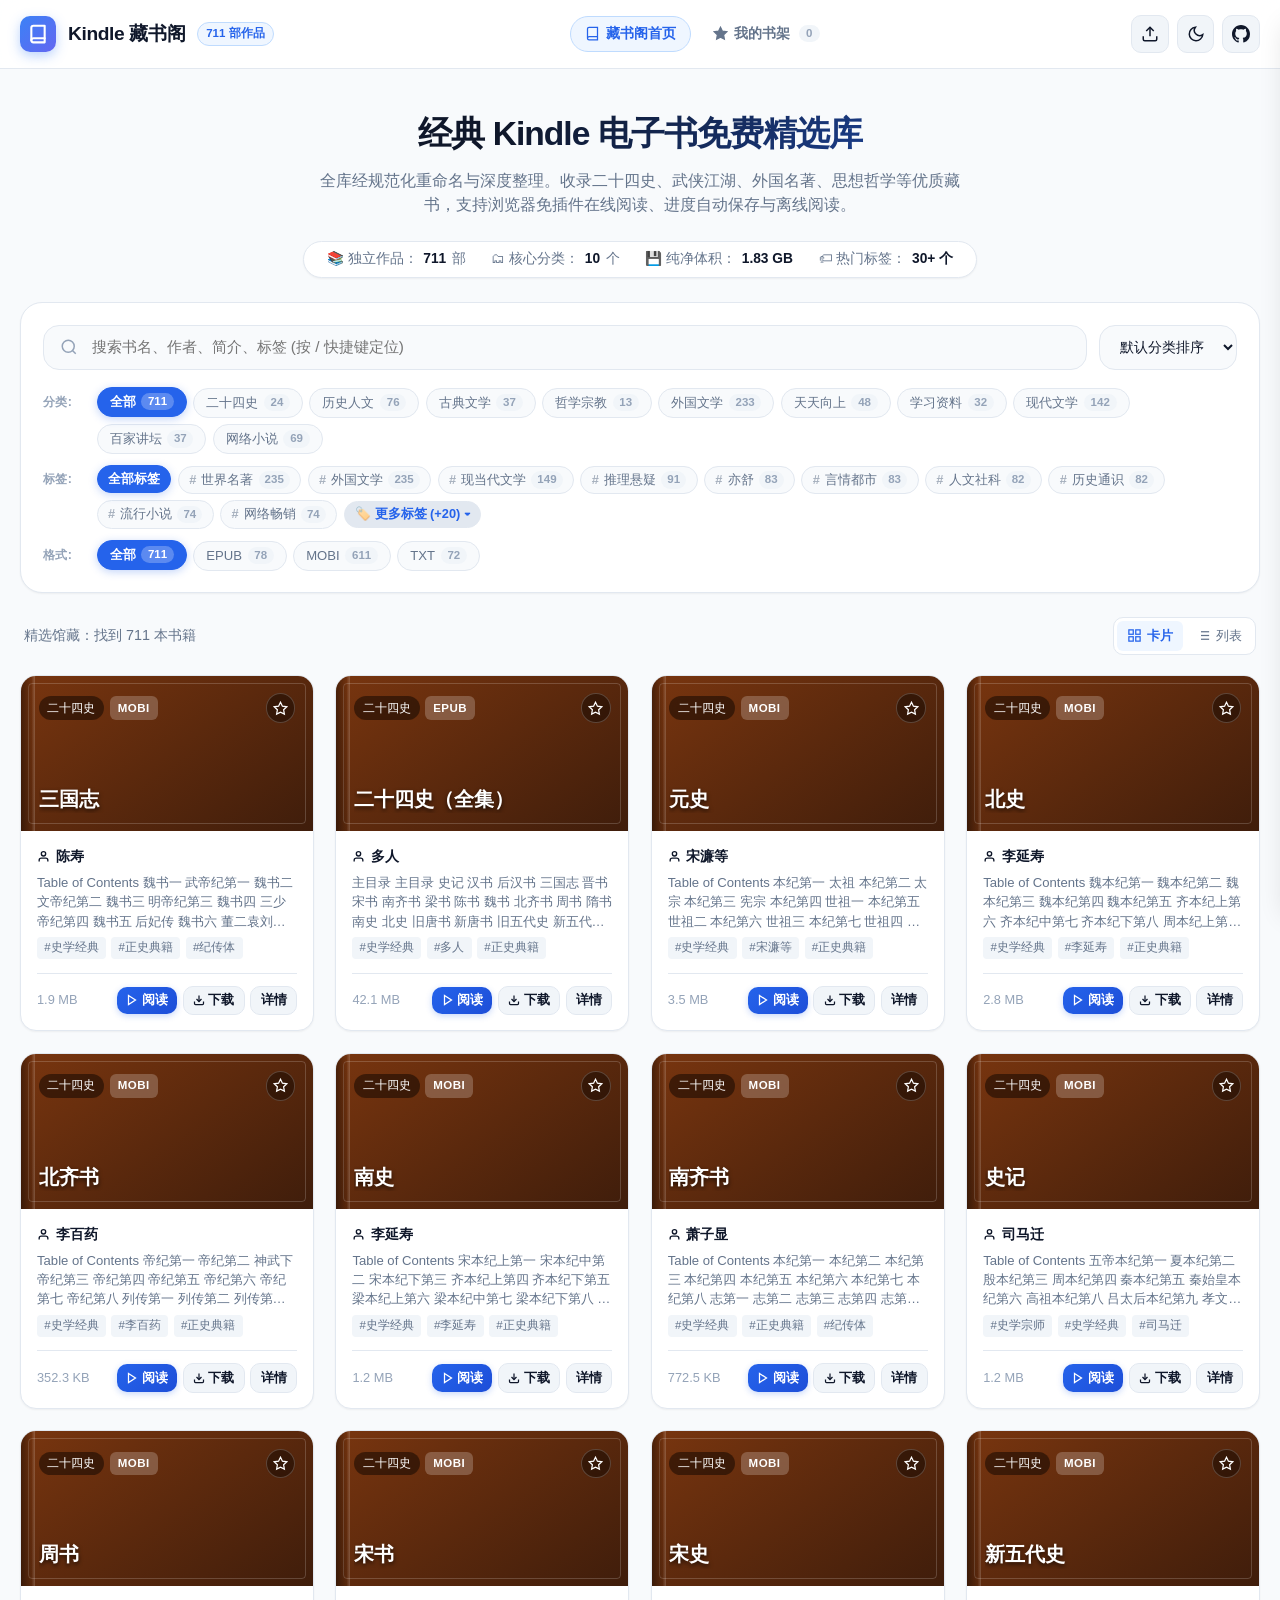
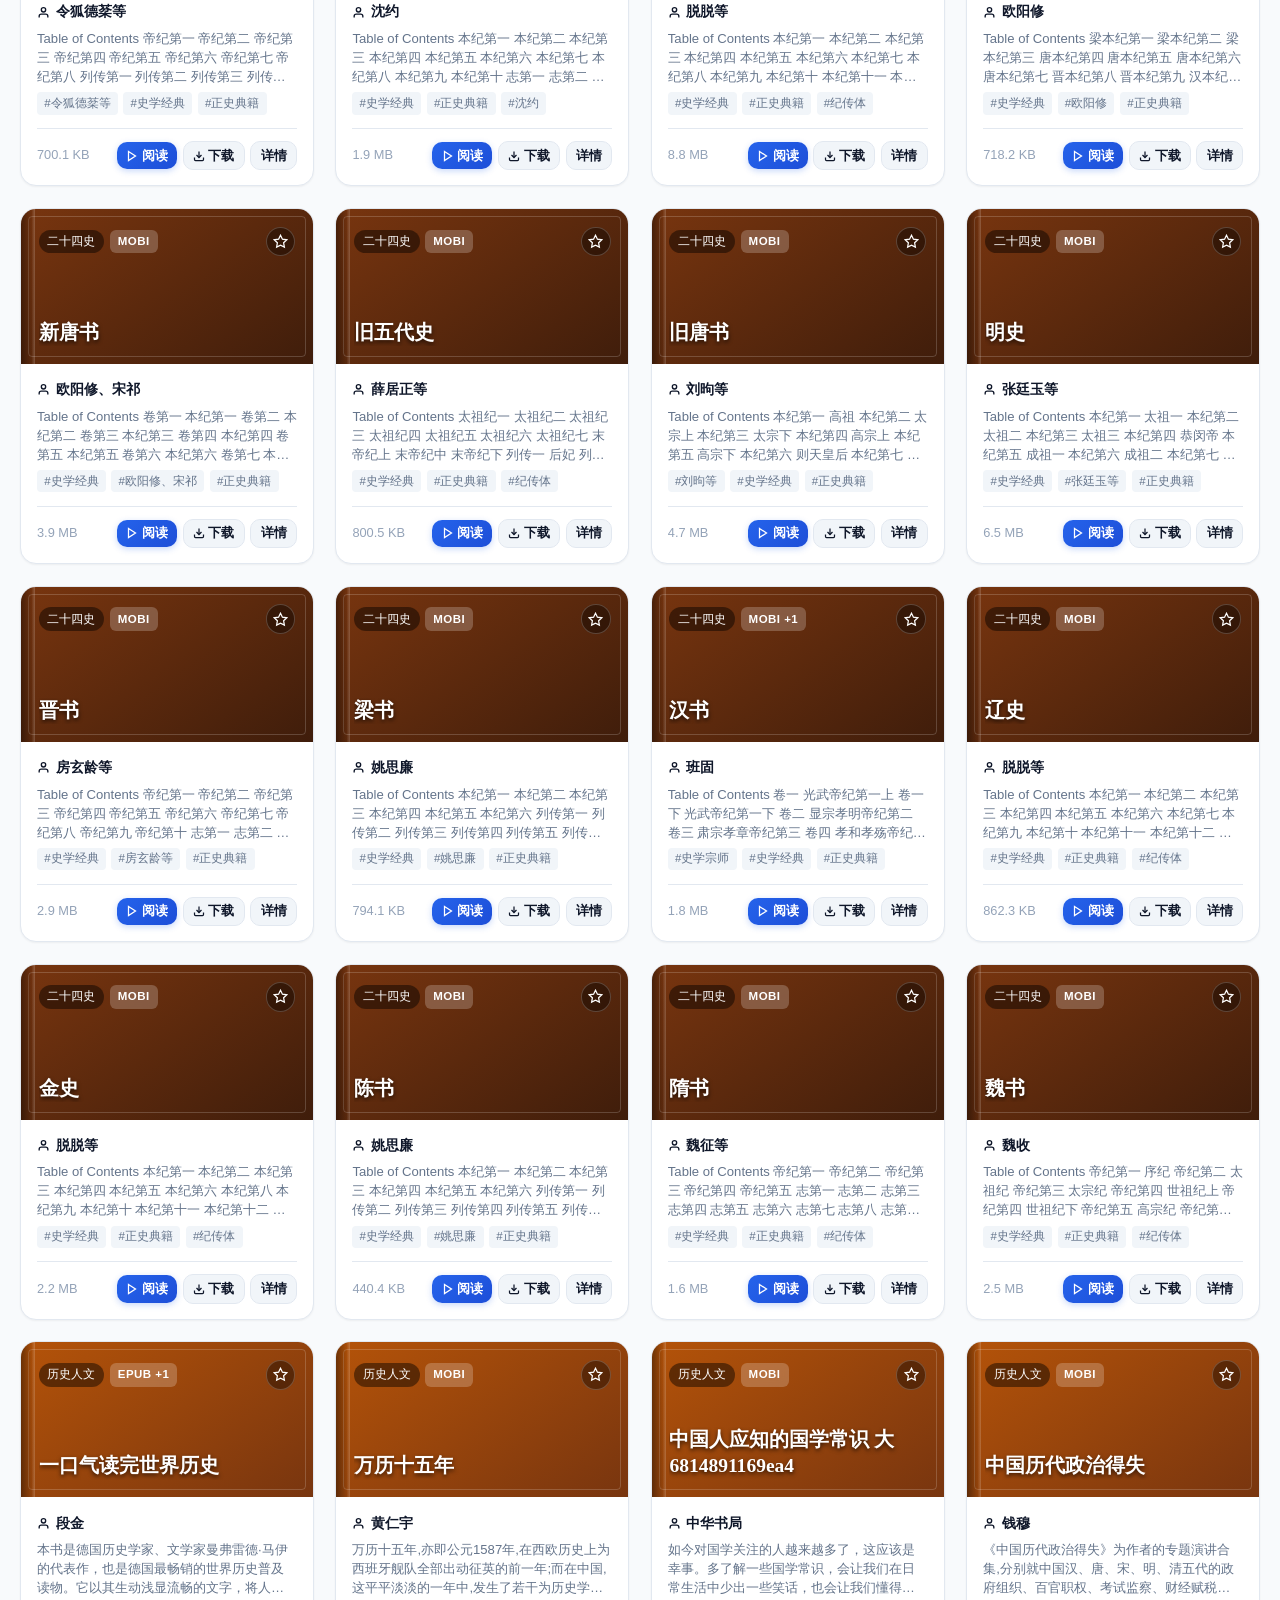
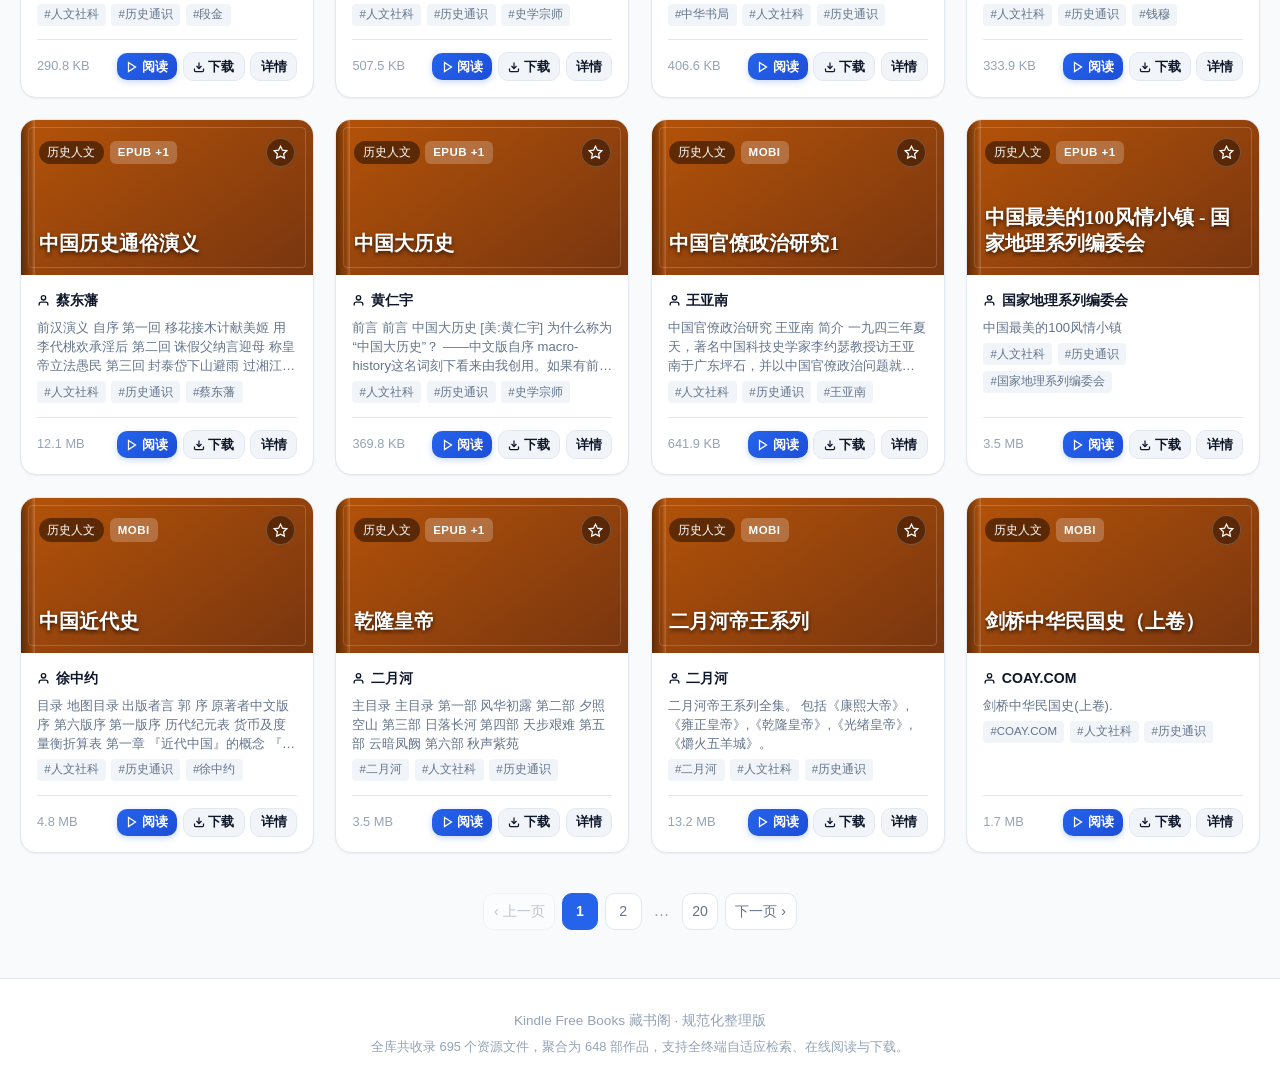
==== commit a23fd786: "books: add 50 curated web novels from Risingrode/novel-collect" ====
--- a/index.html
+++ b/index.html
@@ -4,7 +4,7 @@
   <meta charset="UTF-8">
   <meta name="viewport" content="width=device-width, initial-scale=1.0, viewport-fit=cover">
   <title>Kindle 藏书阁 - 免费经典电子书检索与下载</title>
-  <meta name="description" content="精选收录二十四史、武侠小说、外国文学、现代散文、百家讲坛等 661 部作品、711 个电子书资源，支持作者与标签探索、在线阅读与下载。">
+  <meta name="description" content="精选收录二十四史、武侠小说、外国文学、现代散文、百家讲坛、热门网络小说等 710 部作品、761 个电子书资源，支持作者与标签探索、在线阅读与下载。">
   <link rel="icon" href="data:image/svg+xml,<svg xmlns=%22http://www.w3.org/2000/svg%22 viewBox=%220 0 100 100%22><text y=%22.9em%22 font-size=%2290%22>📚</text></svg>">
   <link rel="stylesheet" href="assets/css/style.css?v=20260909c">
   <meta name="theme-color" content="#f8fafc">
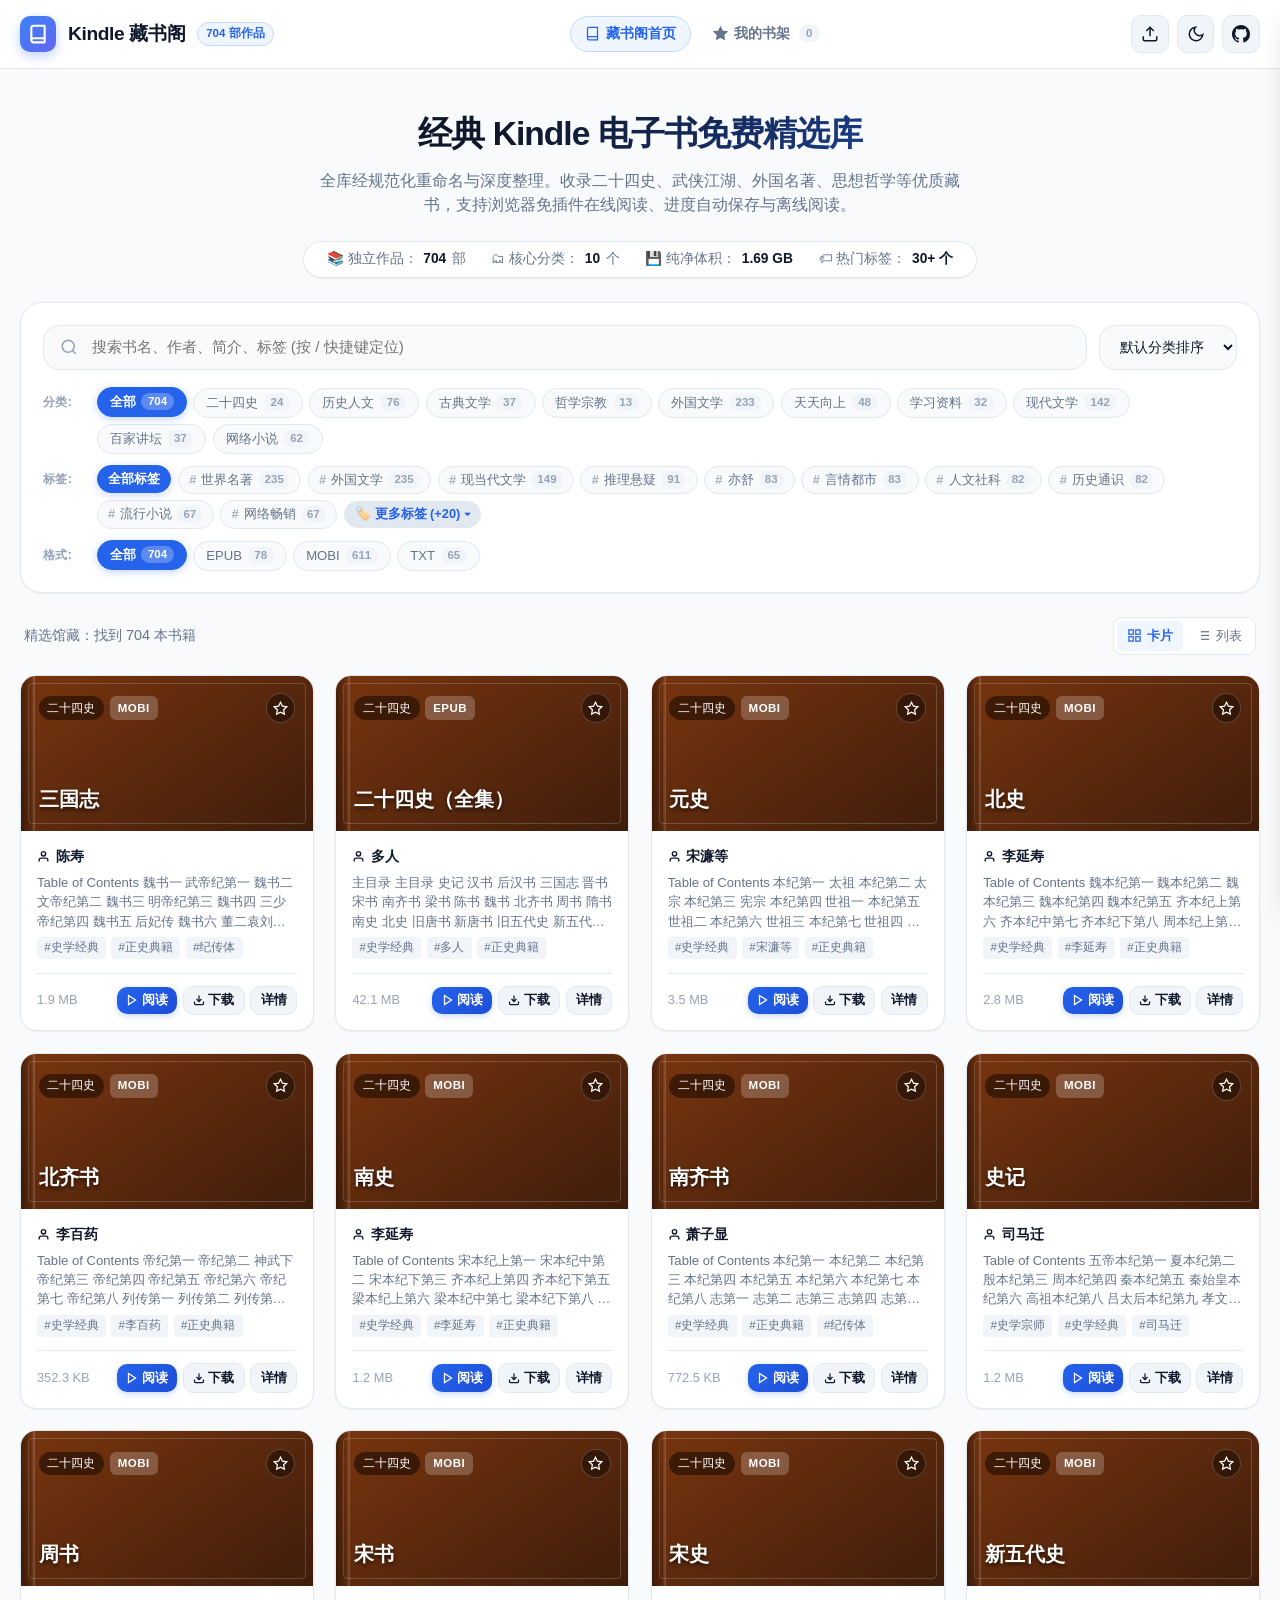
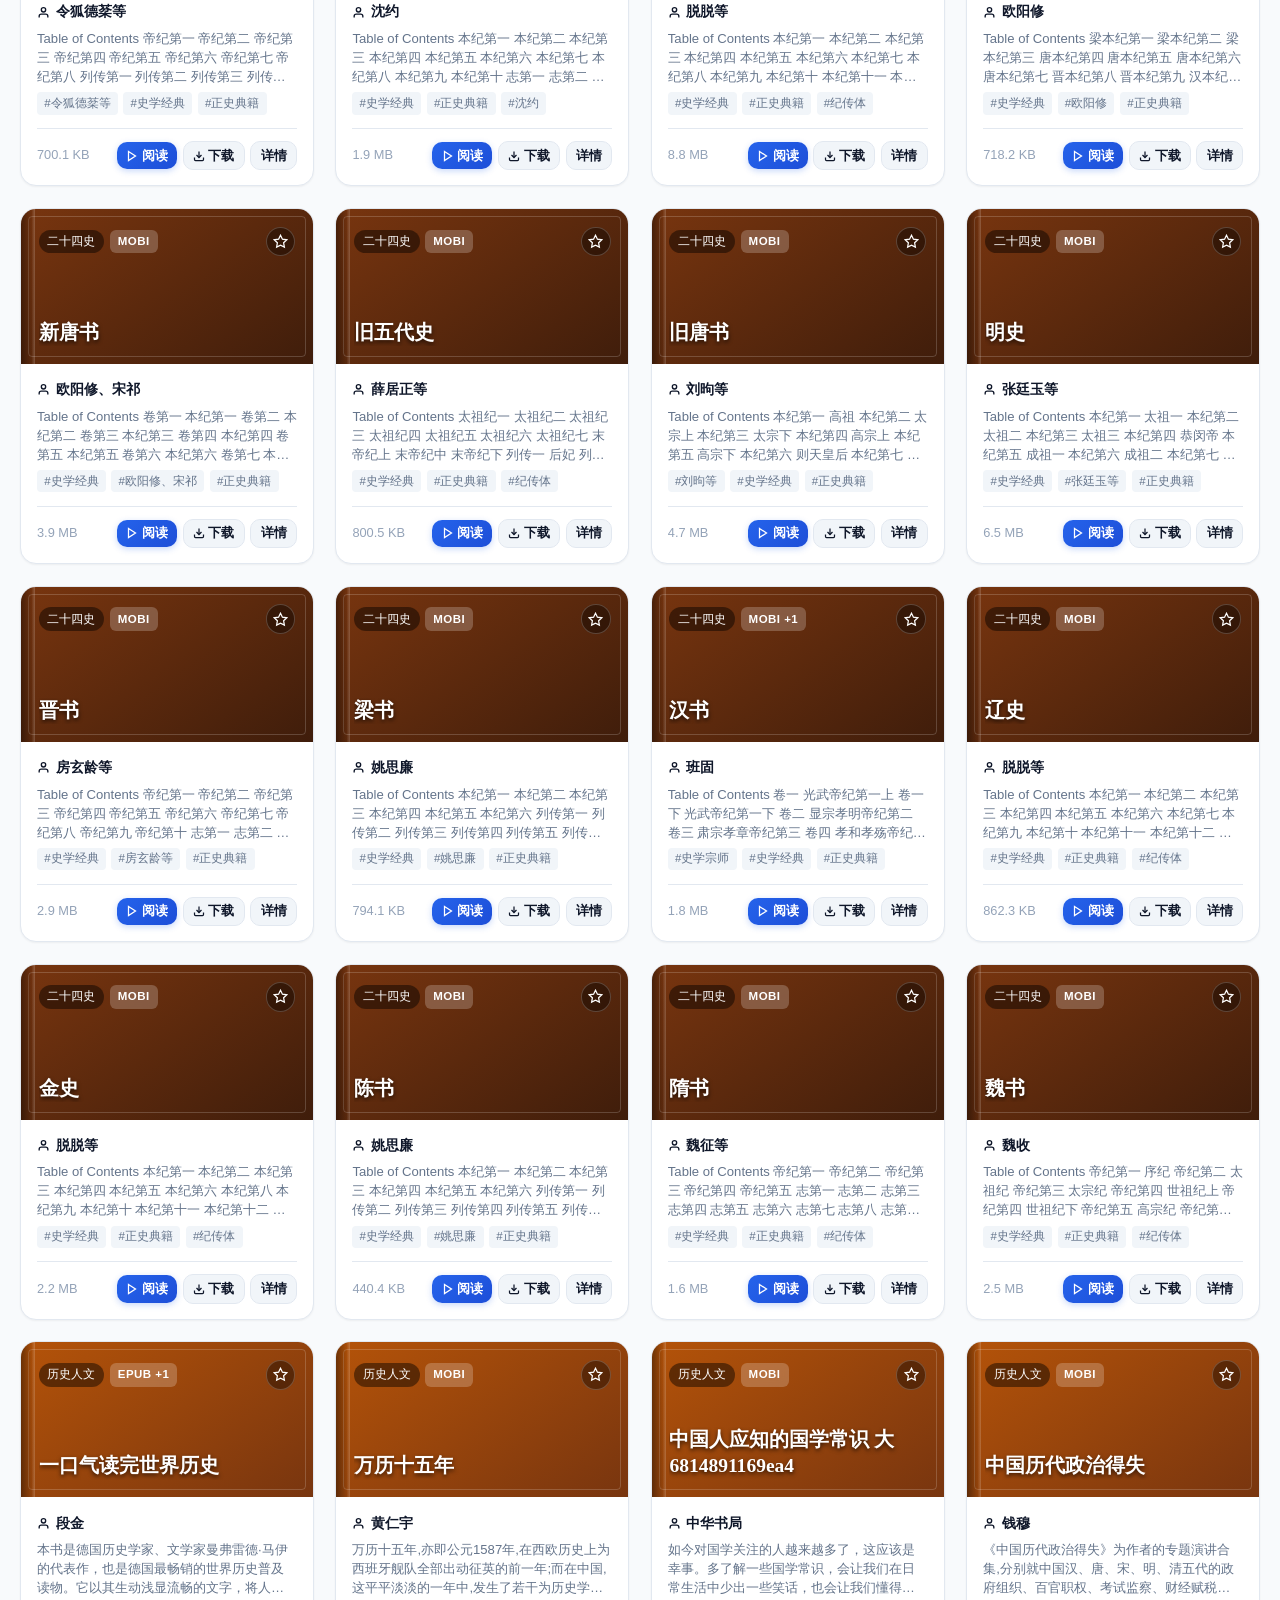
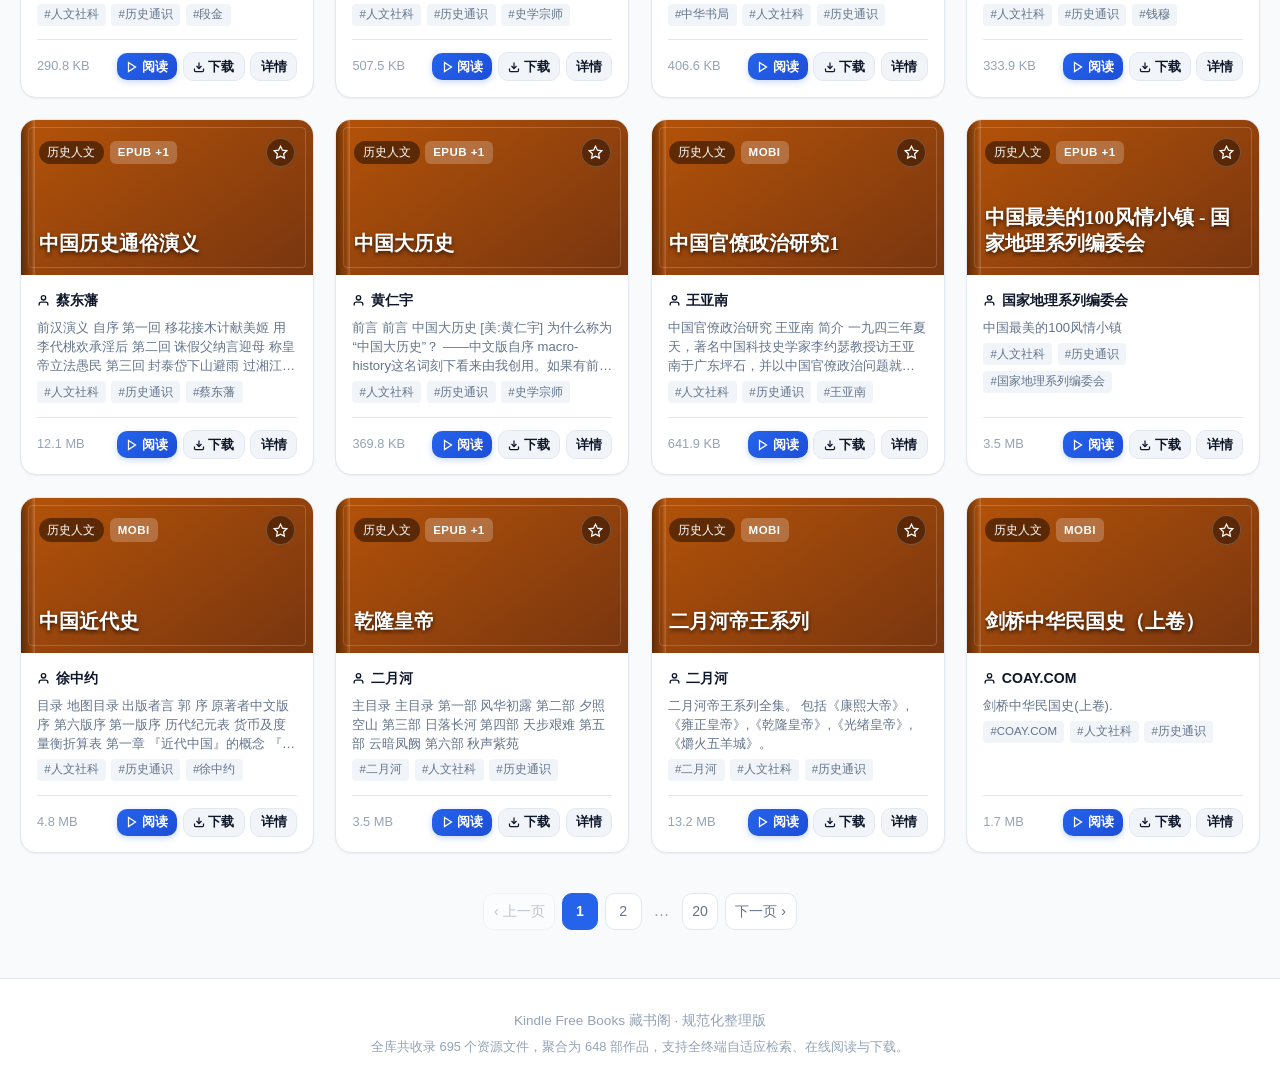
==== commit e25bb5ec: "books: audit web novels, prune 33 low-tier pulp titles, and ingest 26 hall-of-fame masterpieces from" ====
--- a/index.html
+++ b/index.html
@@ -3,8 +3,8 @@
 <head>
   <meta charset="UTF-8">
   <meta name="viewport" content="width=device-width, initial-scale=1.0, viewport-fit=cover">
-  <title>Kindle 藏书阁 - 免费经典电子书检索与下载</title>
-  <meta name="description" content="精选收录二十四史、武侠小说、外国文学、现代散文、百家讲坛、热门网络小说等 710 部作品、761 个电子书资源，支持作者与标签探索、在线阅读与下载。">
+  <title>云端开放书架 - 免费经典电子书检索与在线阅读</title>
+  <meta name="description" content="精选收录二十四史、武侠小说、外国文学、现代散文、百家讲坛、殿堂级网络文学等 703 部作品、754 个电子书资源，支持作者与标签探索、在线阅读与下载。">
   <link rel="icon" href="data:image/svg+xml,<svg xmlns=%22http://www.w3.org/2000/svg%22 viewBox=%220 0 100 100%22><text y=%22.9em%22 font-size=%2290%22>📚</text></svg>">
   <link rel="stylesheet" href="assets/css/style.css?v=20260909c">
   <meta name="theme-color" content="#f8fafc">
@@ -45,7 +45,7 @@
             </svg>
           </button>
 
-          <a href="https://github.com/ZhipingYang/kindle_free_books" target="_blank" rel="noopener noreferrer" class="btn-icon" title="访问 GitHub 开源项目" aria-label="GitHub Repository">
+          <a href="https://github.com/ZhipingYang/open-cloud-bookshelf" target="_blank" rel="noopener noreferrer" class="btn-icon" title="访问 GitHub 开源项目" aria-label="GitHub Repository">
             <svg width="18" height="18" viewBox="0 0 24 24" fill="currentColor">
               <path d="M12 0C5.37 0 0 5.37 0 12c0 5.31 3.435 9.795 8.205 11.385.6.105.825-.255.825-.57 0-.285-.015-1.23-.015-2.235-3.015.555-3.795-.735-4.035-1.41-.135-.345-.72-1.41-1.23-1.695-.42-.225-1.02-.78-.015-.795.945-.015 1.62.87 1.845 1.23 1.08 1.815 2.805 1.305 3.495.99.105-.78.42-1.305.765-1.605-2.67-.3-5.46-1.335-5.46-5.925 0-1.305.465-2.385 1.23-3.225-.12-.3-.54-1.53.12-3.18 0 0 1.005-.315 3.3 1.23.96-.27 1.98-.405 3-.405s2.04.135 3 .405c2.295-1.56 3.3-1.23 3.3-1.23.66 1.65.24 2.88.12 3.18.765.84 1.23 1.905 1.23 3.225 0 4.605-2.805 5.625-5.475 5.925.435.375.81 1.095.81 2.22 0 1.605-.015 2.895-.015 3.3 0 .315.225.69.825.57A12.02 12.02 0 0 0 24 12c0-6.63-5.37-12-12-12z"/>
             </svg>
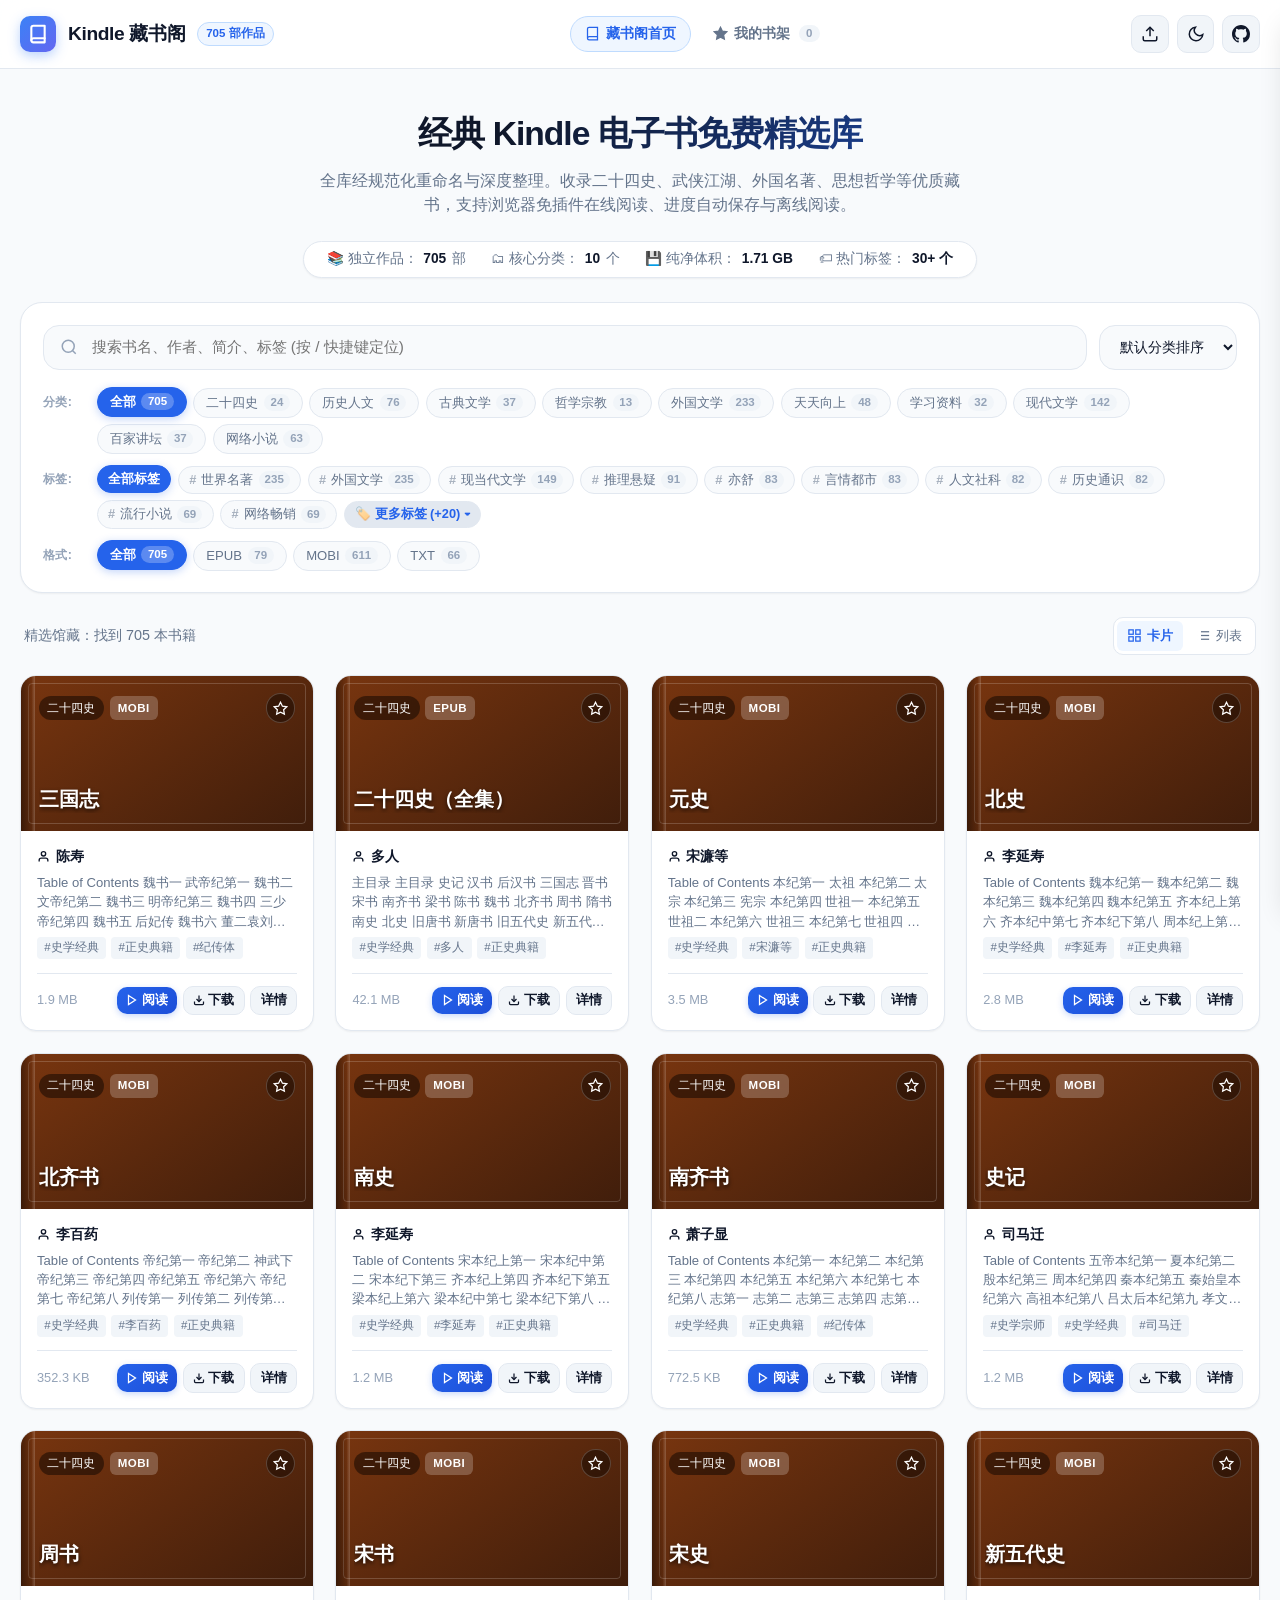
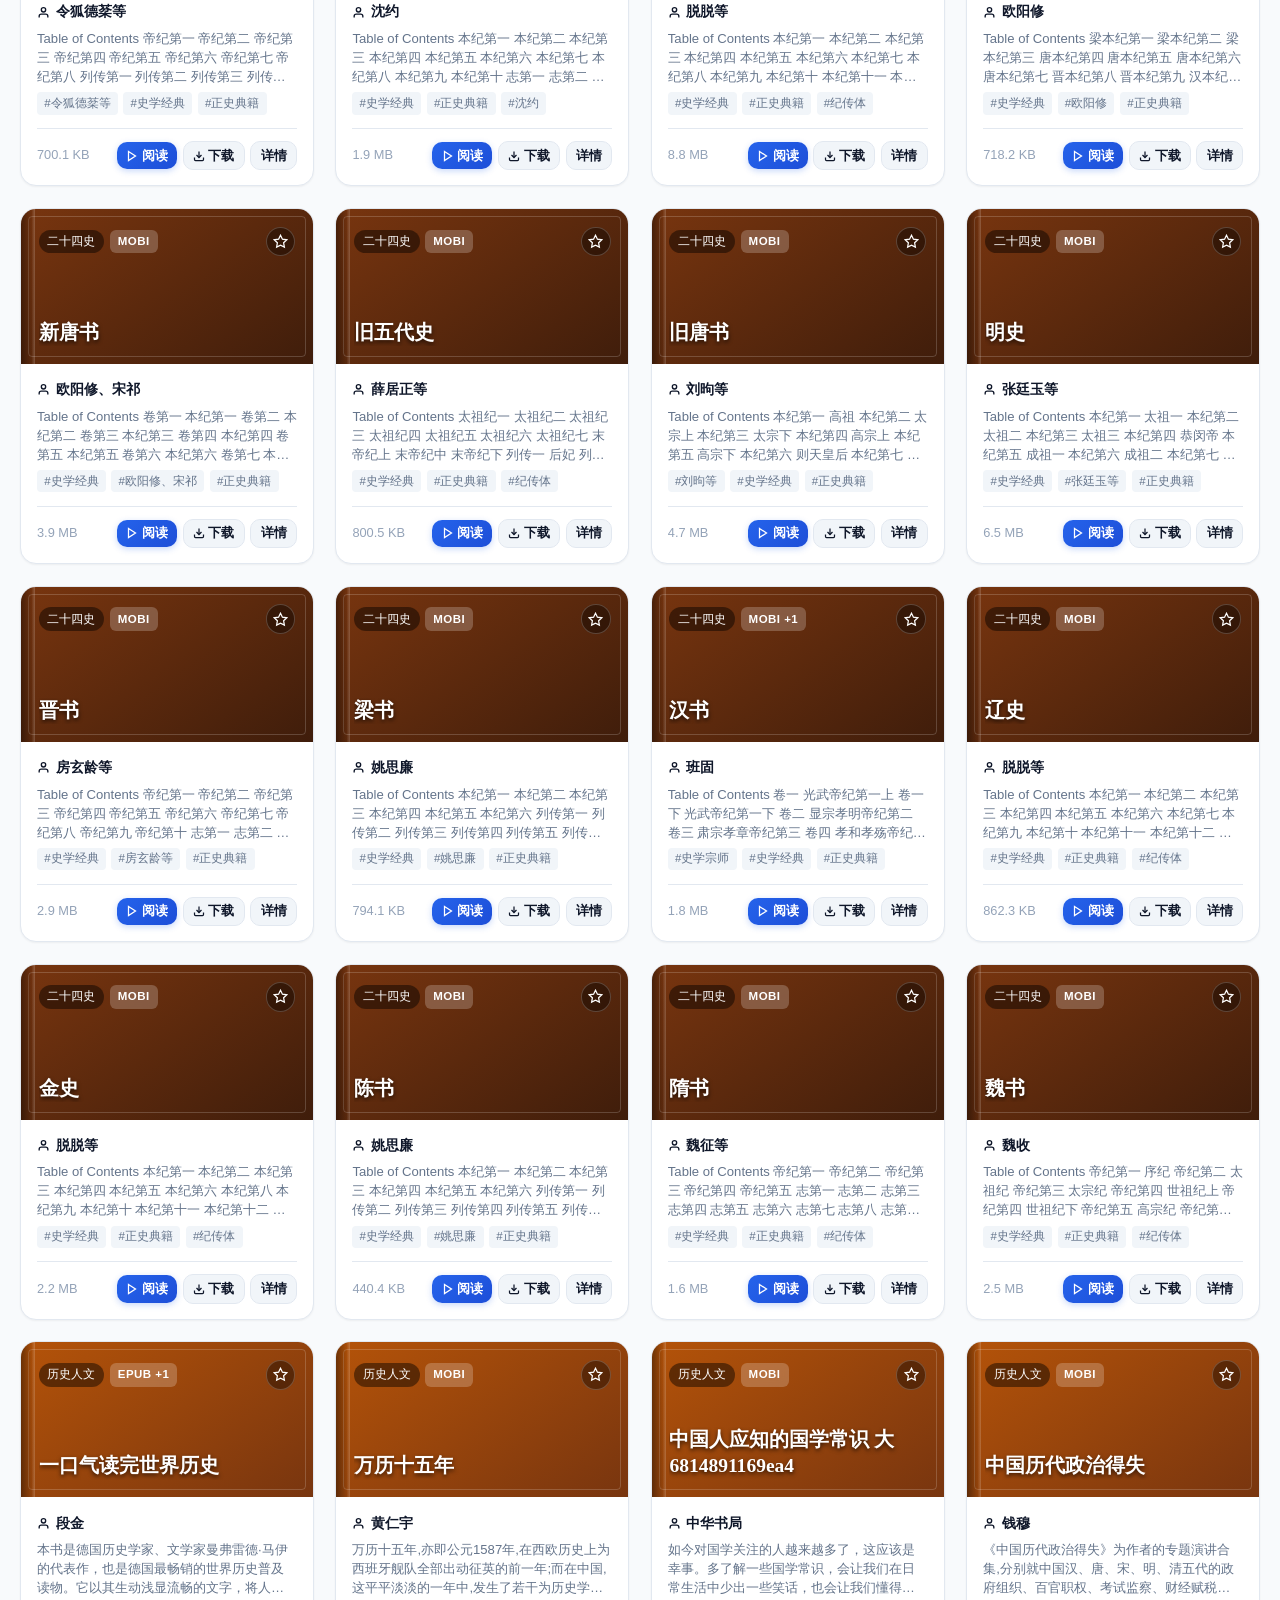
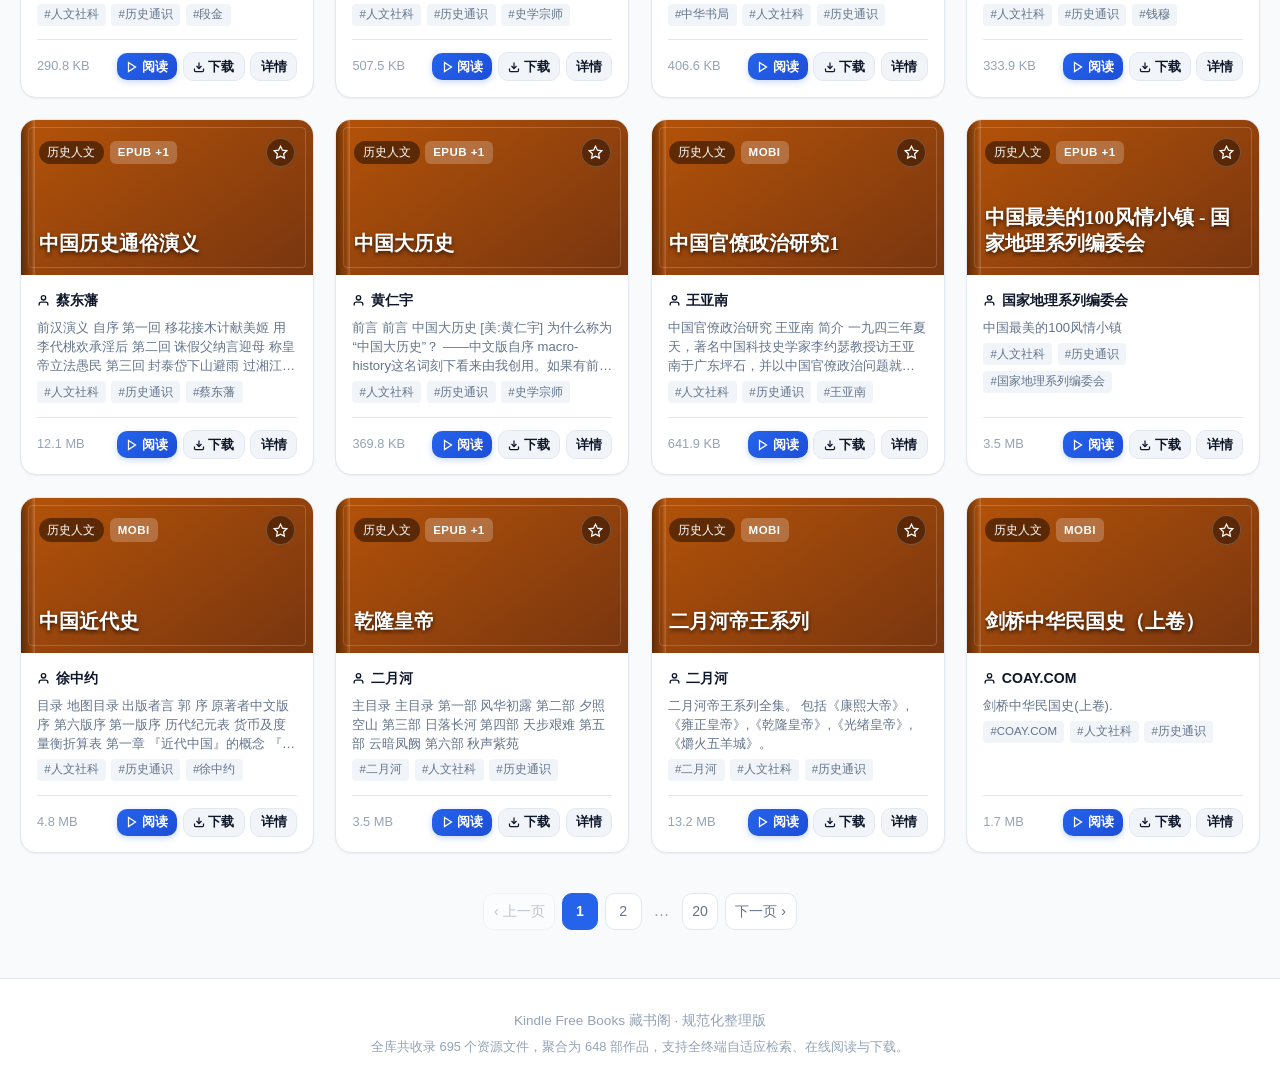
==== commit 6e30f542: "books: add 牧神记 (EPUB and TXT) by 宅猪 to 网络小说" ====
--- a/index.html
+++ b/index.html
@@ -4,7 +4,7 @@
   <meta charset="UTF-8">
   <meta name="viewport" content="width=device-width, initial-scale=1.0, viewport-fit=cover">
   <title>云端开放书架 - 免费经典电子书检索与在线阅读</title>
-  <meta name="description" content="精选收录二十四史、武侠小说、外国文学、现代散文、百家讲坛、殿堂级网络文学等 703 部作品、754 个电子书资源，支持作者与标签探索、在线阅读与下载。">
+  <meta name="description" content="精选收录二十四史、武侠小说、外国文学、现代散文、百家讲坛、殿堂级网络文学等 704 部作品、756 个电子书资源，支持作者与标签探索、在线阅读与下载。">
   <link rel="icon" href="data:image/svg+xml,<svg xmlns=%22http://www.w3.org/2000/svg%22 viewBox=%220 0 100 100%22><text y=%22.9em%22 font-size=%2290%22>📚</text></svg>">
   <link rel="stylesheet" href="assets/css/style.css?v=20260909c">
   <meta name="theme-color" content="#f8fafc">
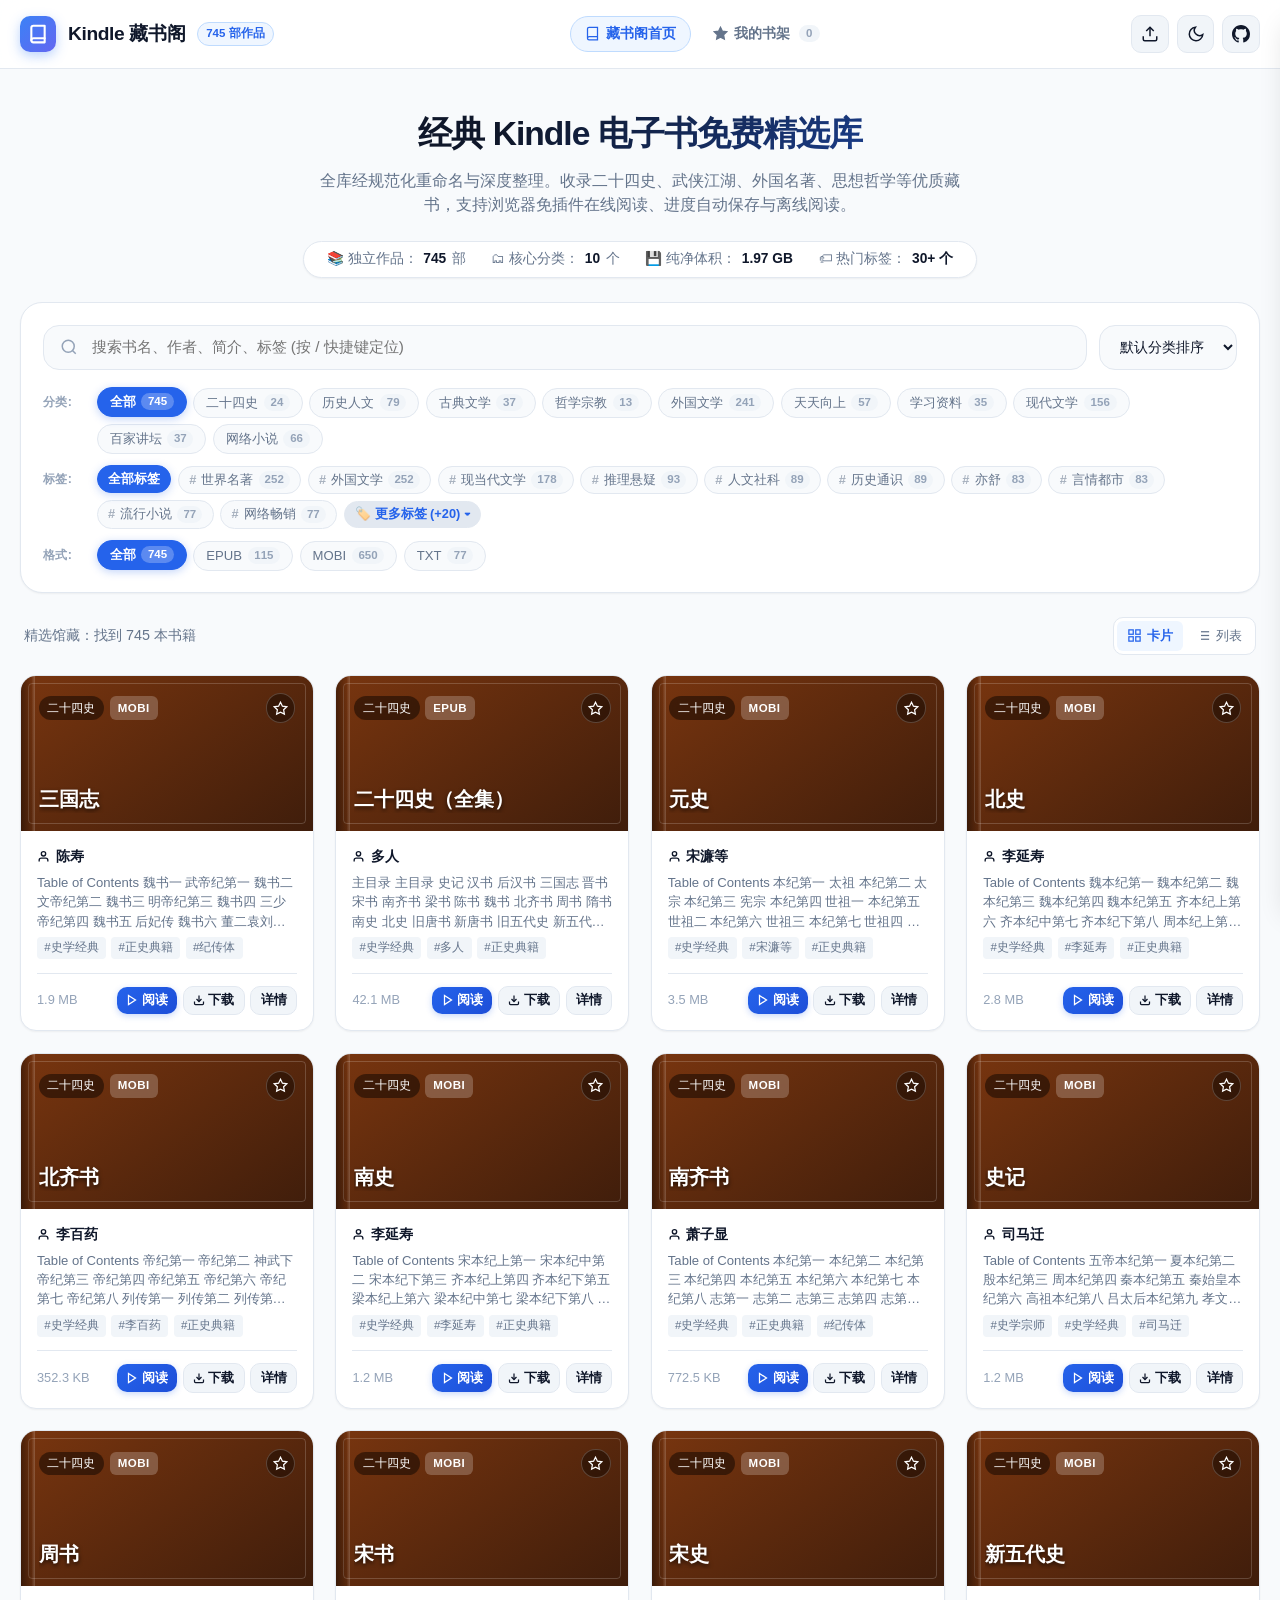
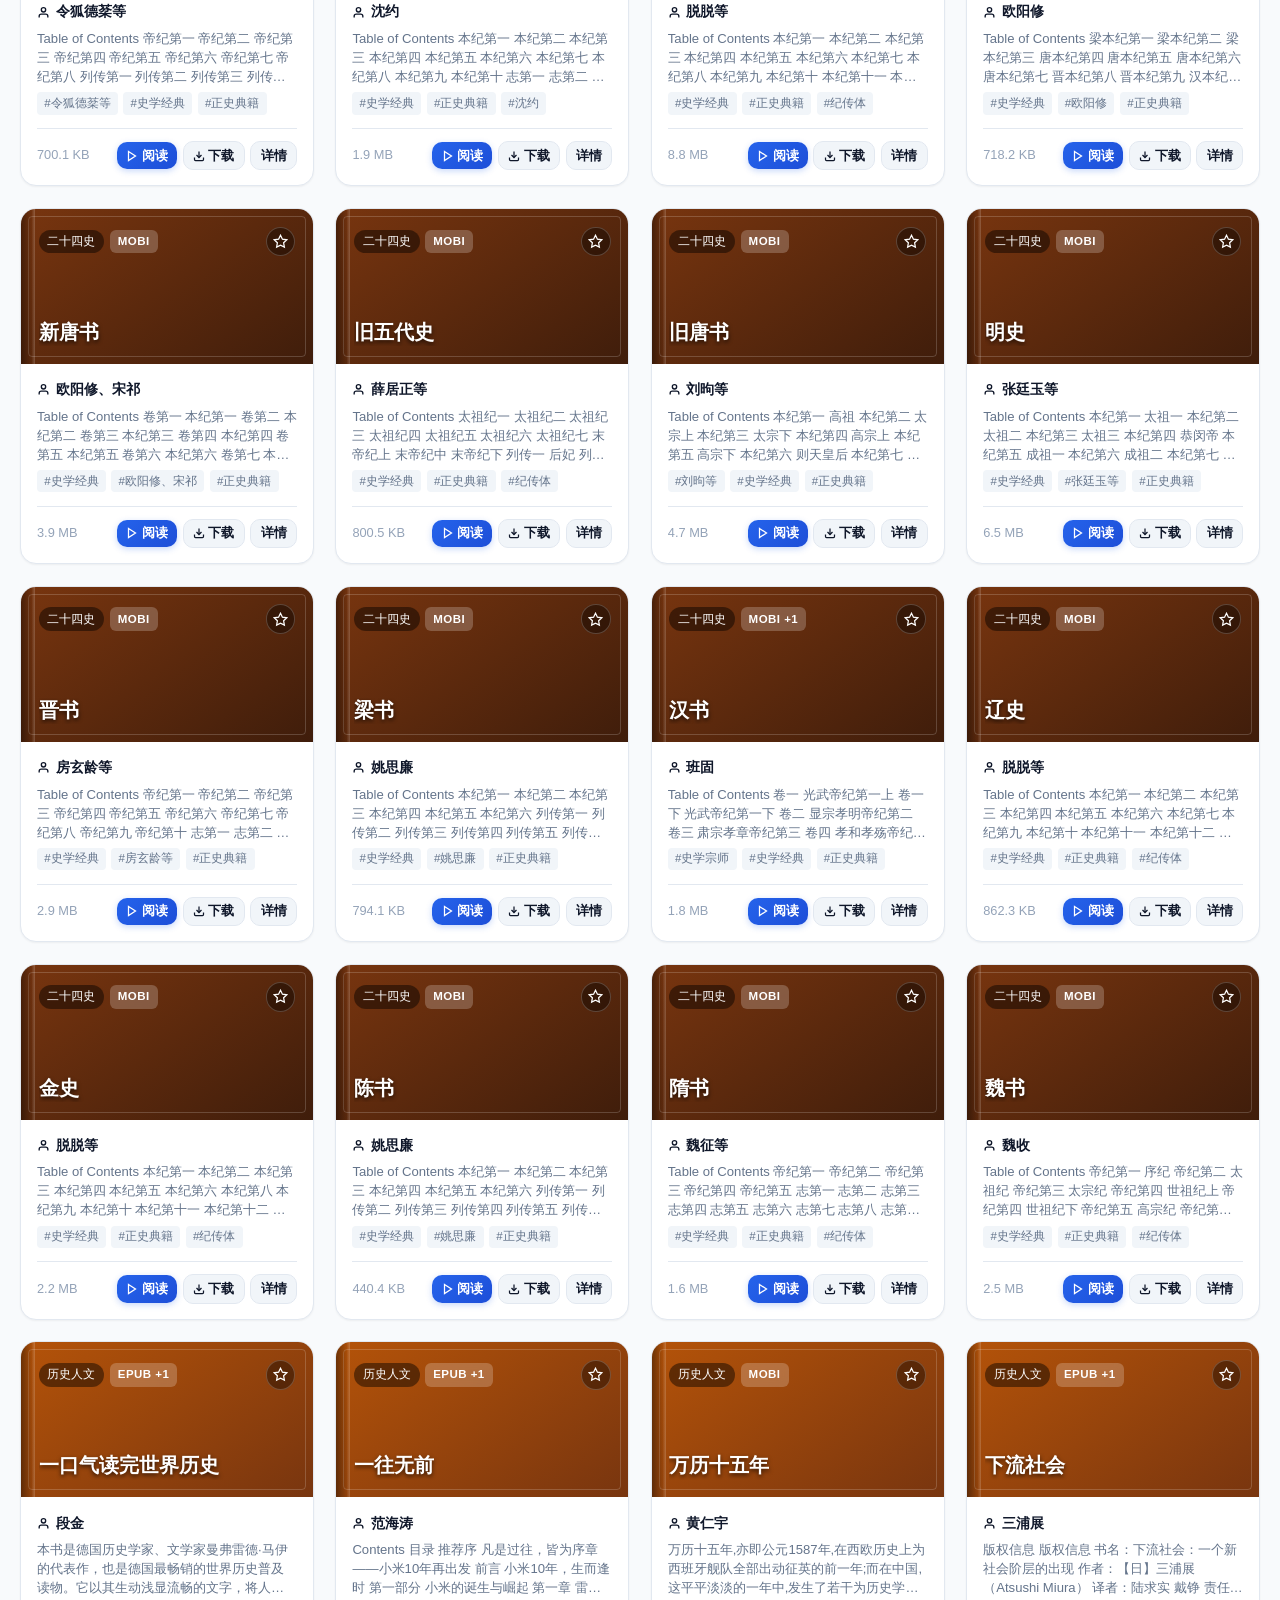
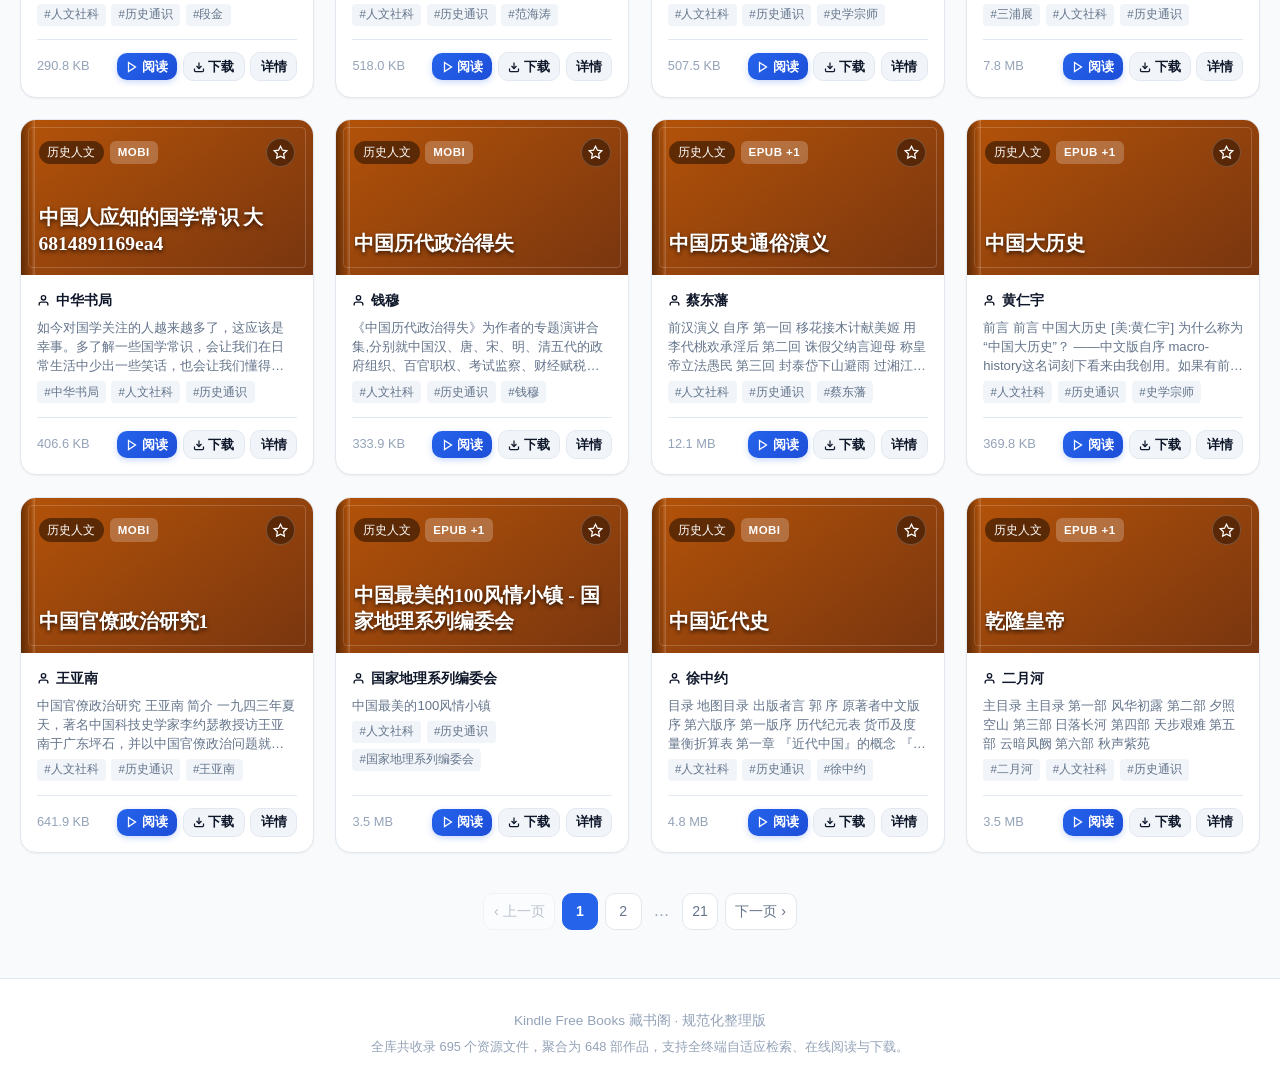
==== commit f9432fe9: "books: import 86 high-quality titles from wxnacy/book across 6 categories" ====
--- a/index.html
+++ b/index.html
@@ -4,7 +4,7 @@
   <meta charset="UTF-8">
   <meta name="viewport" content="width=device-width, initial-scale=1.0, viewport-fit=cover">
   <title>云端开放书架 - 免费经典电子书检索与在线阅读</title>
-  <meta name="description" content="精选收录二十四史、武侠小说、外国文学、现代散文、百家讲坛、殿堂级网络文学等 704 部作品、756 个电子书资源，支持作者与标签探索、在线阅读与下载。">
+  <meta name="description" content="精选收录二十四史、武侠小说、外国文学、现代散文、百家讲坛、殿堂级网络文学等 744 部作品、842 个电子书资源，支持作者与标签探索、在线阅读与下载。">
   <link rel="icon" href="data:image/svg+xml,<svg xmlns=%22http://www.w3.org/2000/svg%22 viewBox=%220 0 100 100%22><text y=%22.9em%22 font-size=%2290%22>📚</text></svg>">
   <link rel="stylesheet" href="assets/css/style.css?v=20260909c">
   <meta name="theme-color" content="#f8fafc">
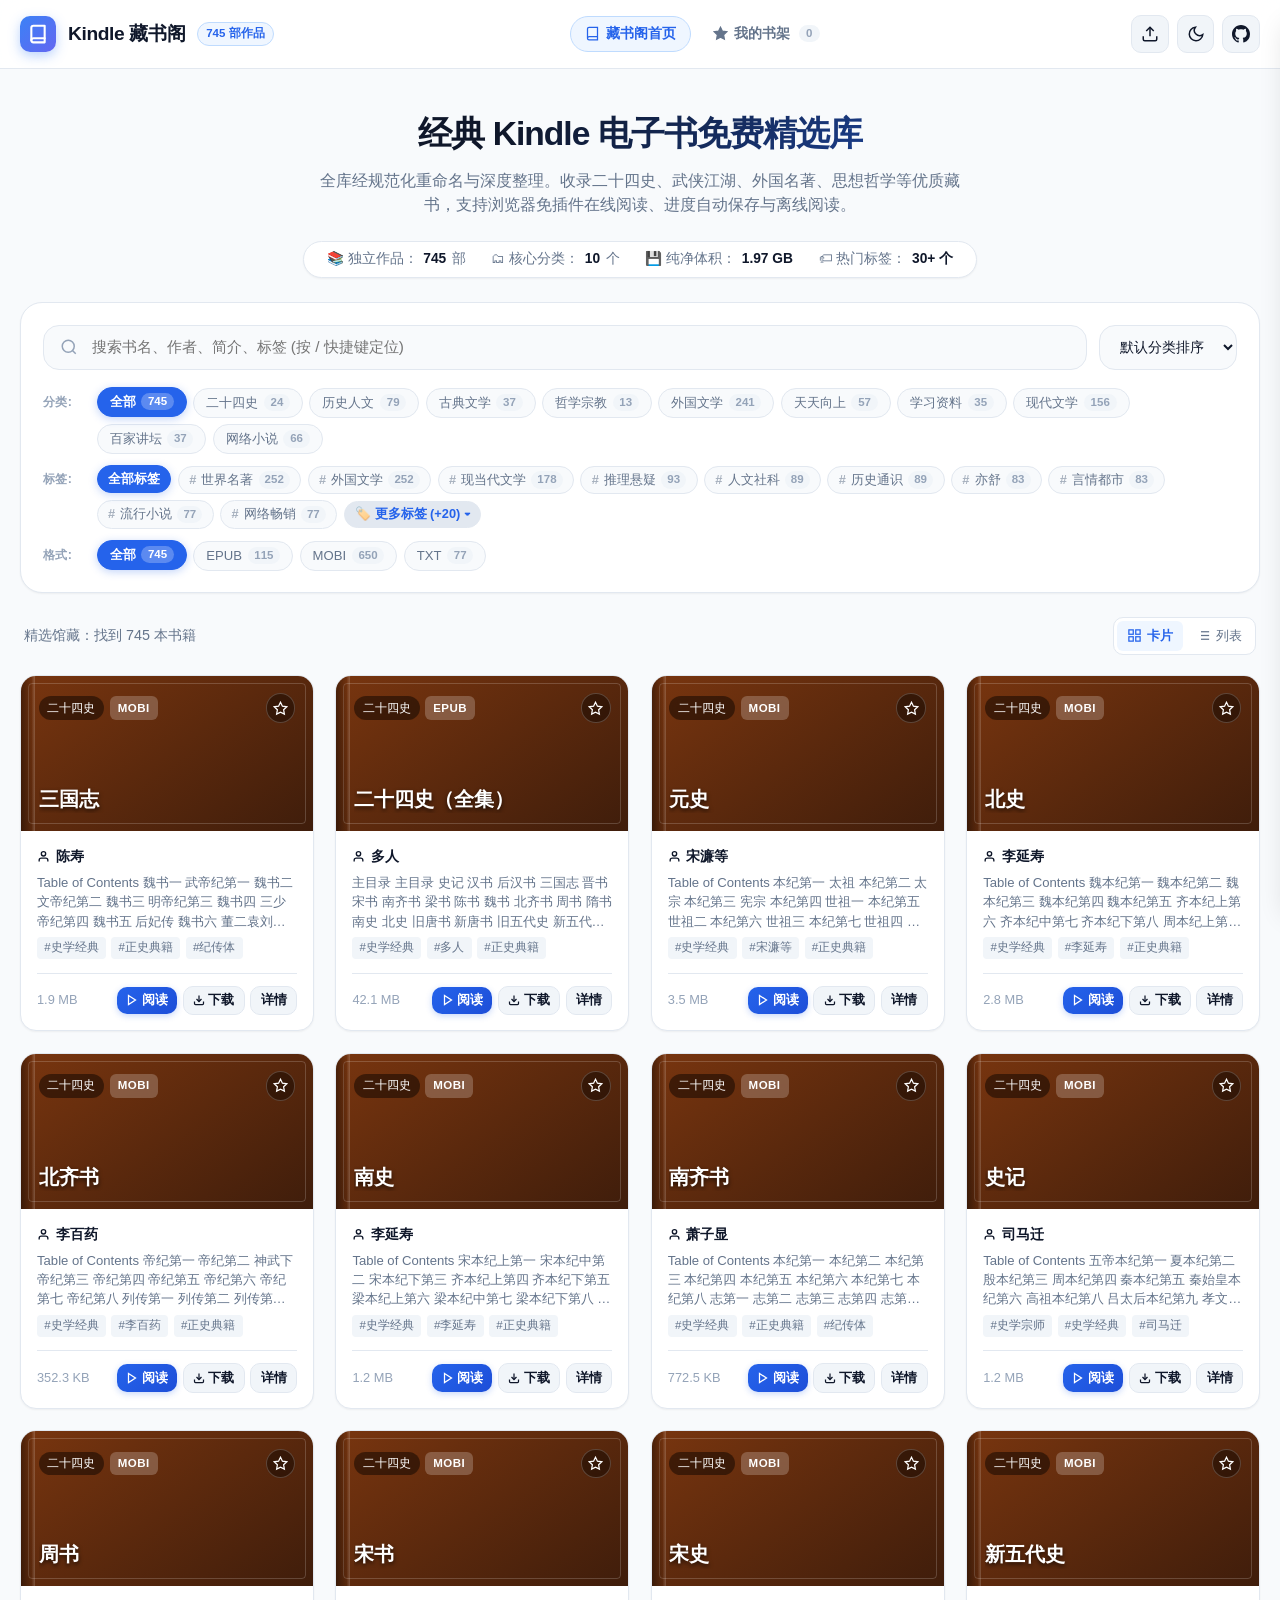
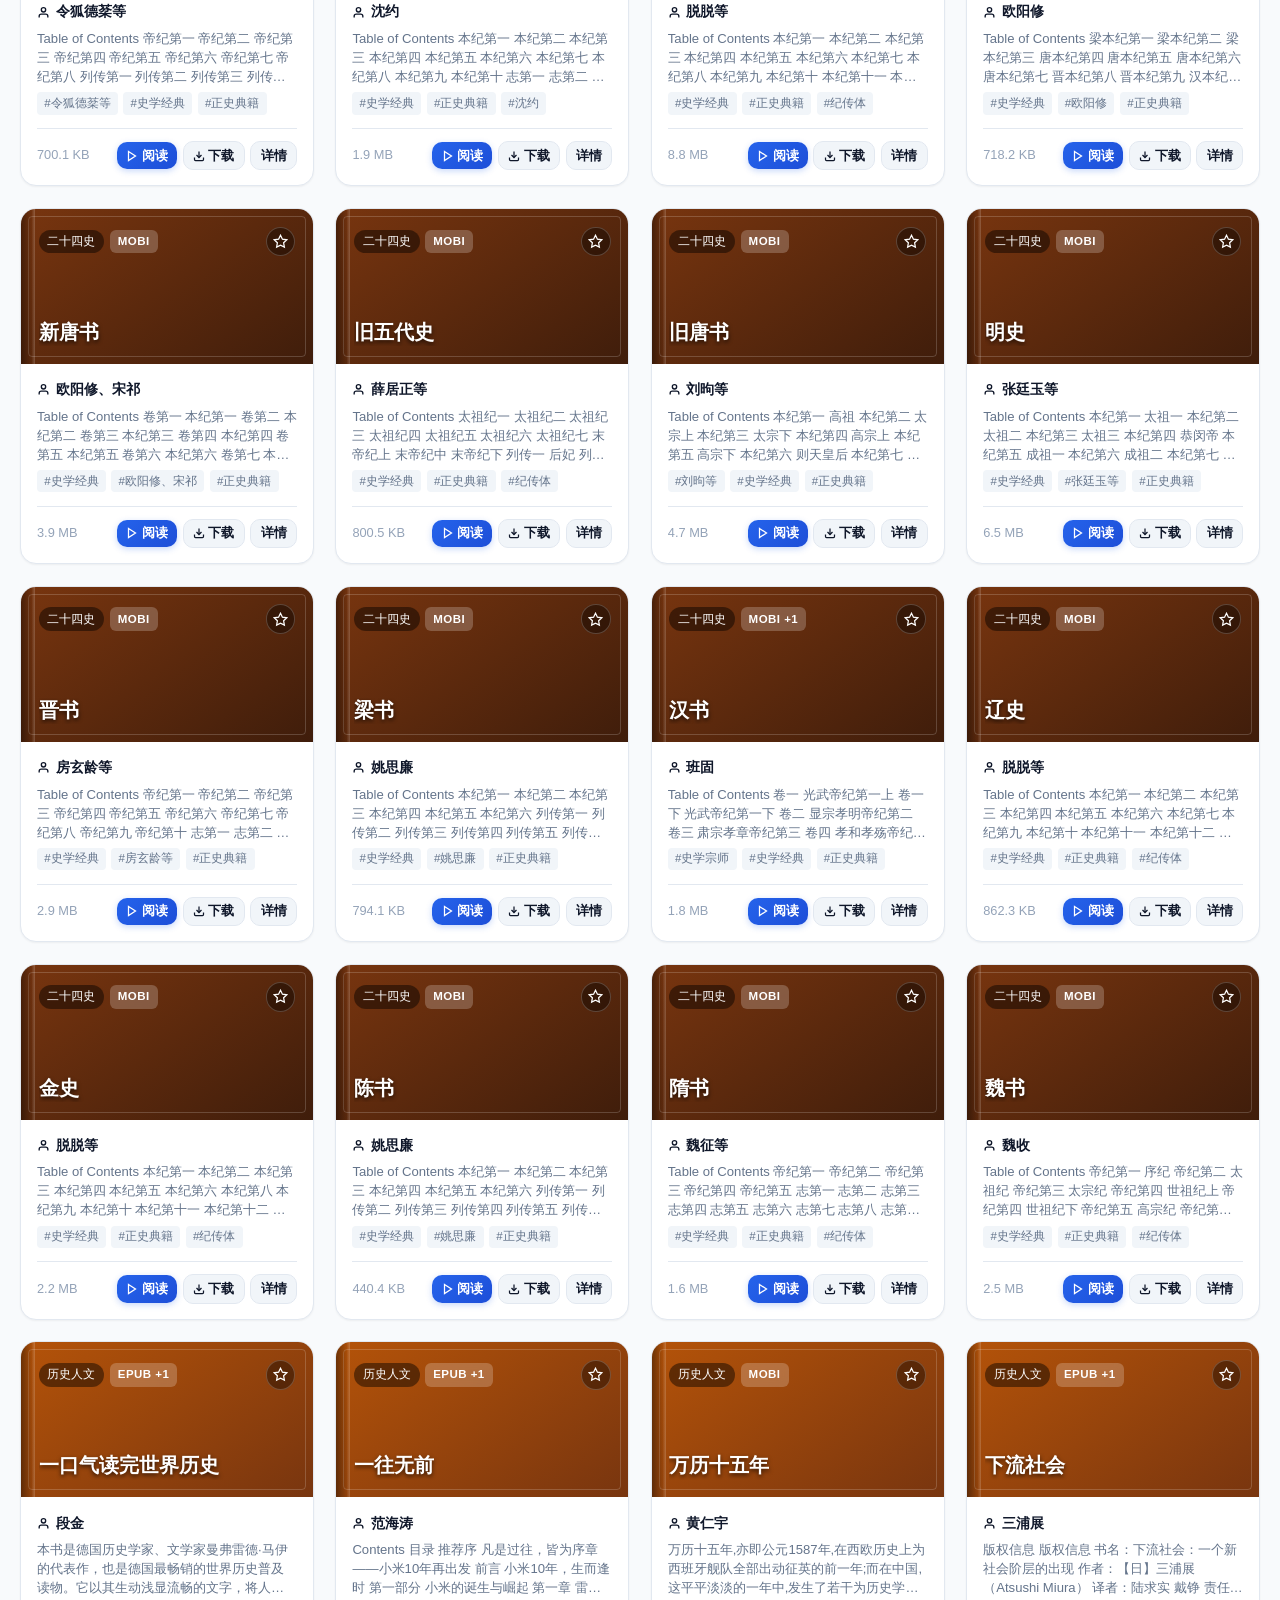
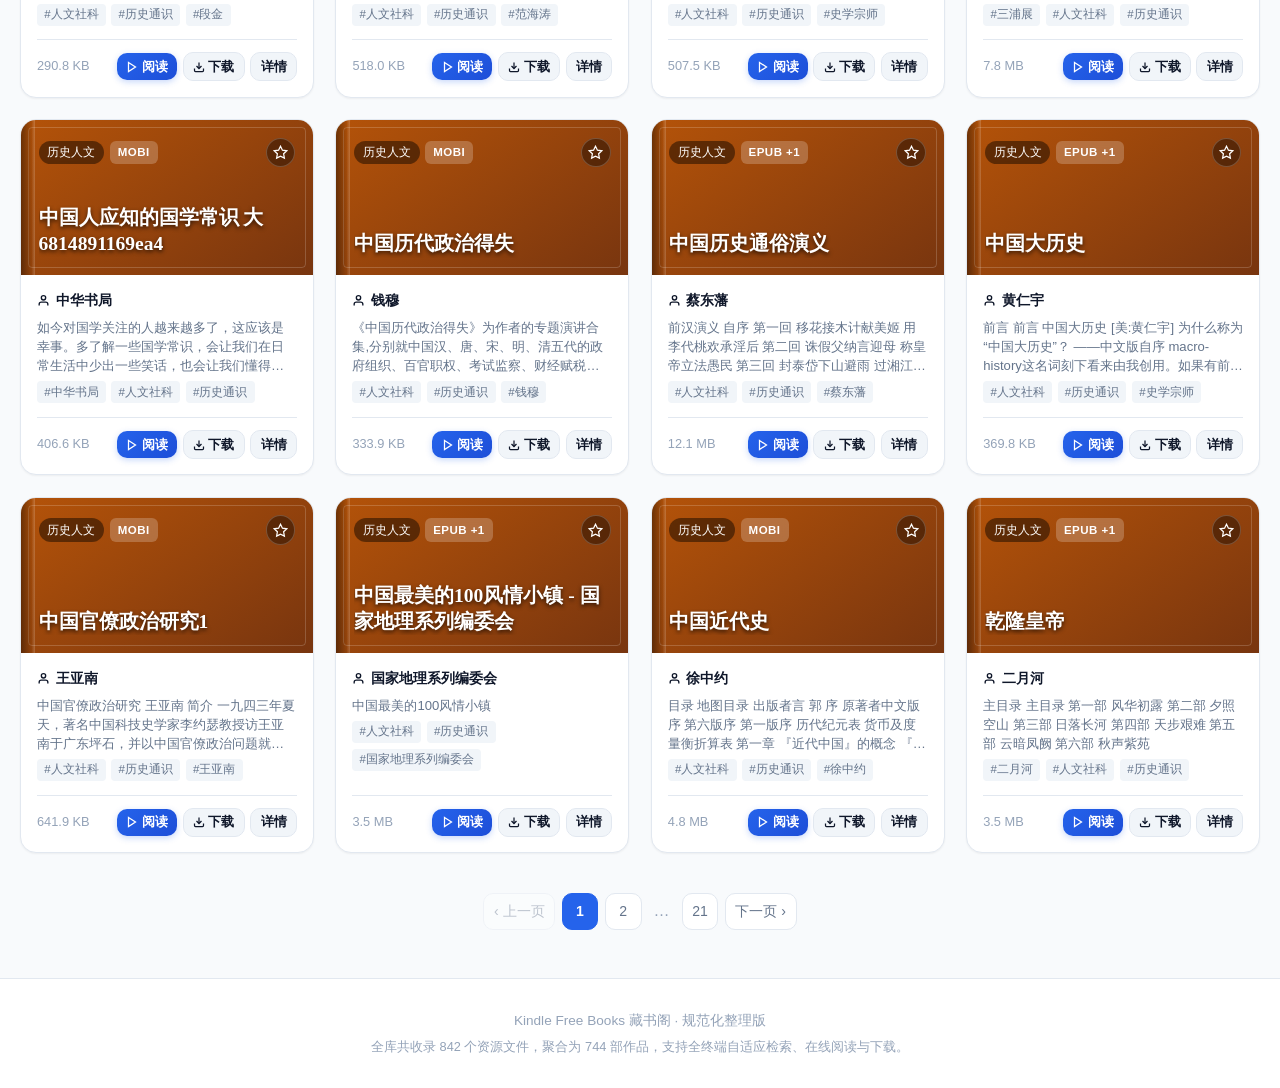
==== commit 3c6ff47a: "chore: automate library-stats.svg generation and README/HTML stats sync in make catalog" ====
--- a/index.html
+++ b/index.html
@@ -23,7 +23,7 @@
             </svg>
           </div>
           <span class="brand-title">Kindle 藏书阁</span>
-          <span class="brand-badge" id="nav-book-badge">648 部作品</span>
+          <span class="brand-badge" id="nav-book-badge">744 部作品</span>
         </a>
 
         <div class="nav-tools">
@@ -79,7 +79,7 @@
       <div class="hero-stats">
         <div class="stat-unit">
           <span>📚 独立作品：</span>
-          <span class="stat-val" id="stat-total-books">648</span> 部
+          <span class="stat-val" id="stat-total-books">744</span> 部
         </div>
         <div class="stat-unit">
           <span>🗂 核心分类：</span>
@@ -87,7 +87,7 @@
         </div>
         <div class="stat-unit">
           <span>💾 纯净体积：</span>
-          <span class="stat-val" id="stat-total-size">1.03 GB</span>
+          <span class="stat-val" id="stat-total-size">1.97 GB</span>
         </div>
         <div class="stat-unit">
           <span>🏷 热门标签：</span>
@@ -244,7 +244,7 @@
     <div class="container">
       <p>Kindle Free Books 藏书阁 · 规范化整理版</p>
       <p style="margin-top: 0.35rem; font-size: 0.8rem;">
-        全库共收录 695 个资源文件，聚合为 648 部作品，支持全终端自适应检索、在线阅读与下载。
+        全库共收录 842 个资源文件，聚合为 744 部作品，支持全终端自适应检索、在线阅读与下载。
       </p>
     </div>
   </footer>
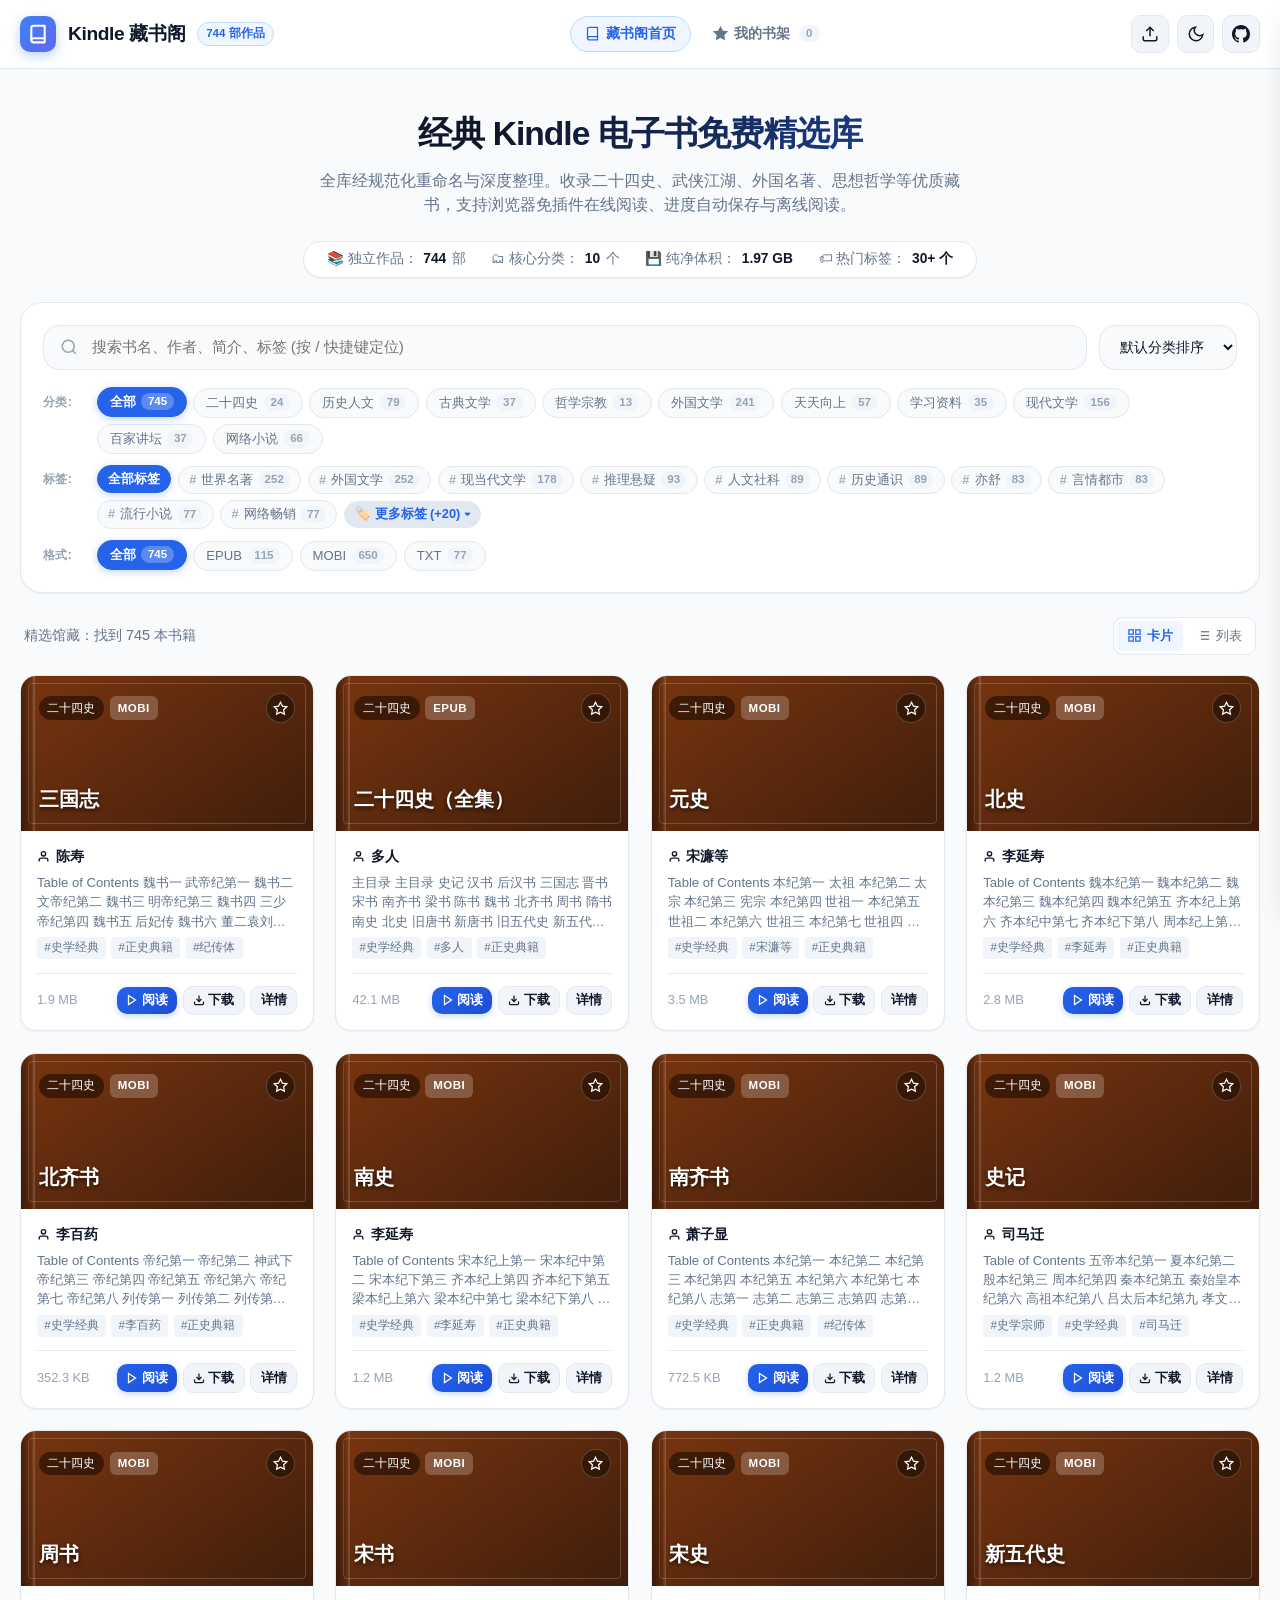
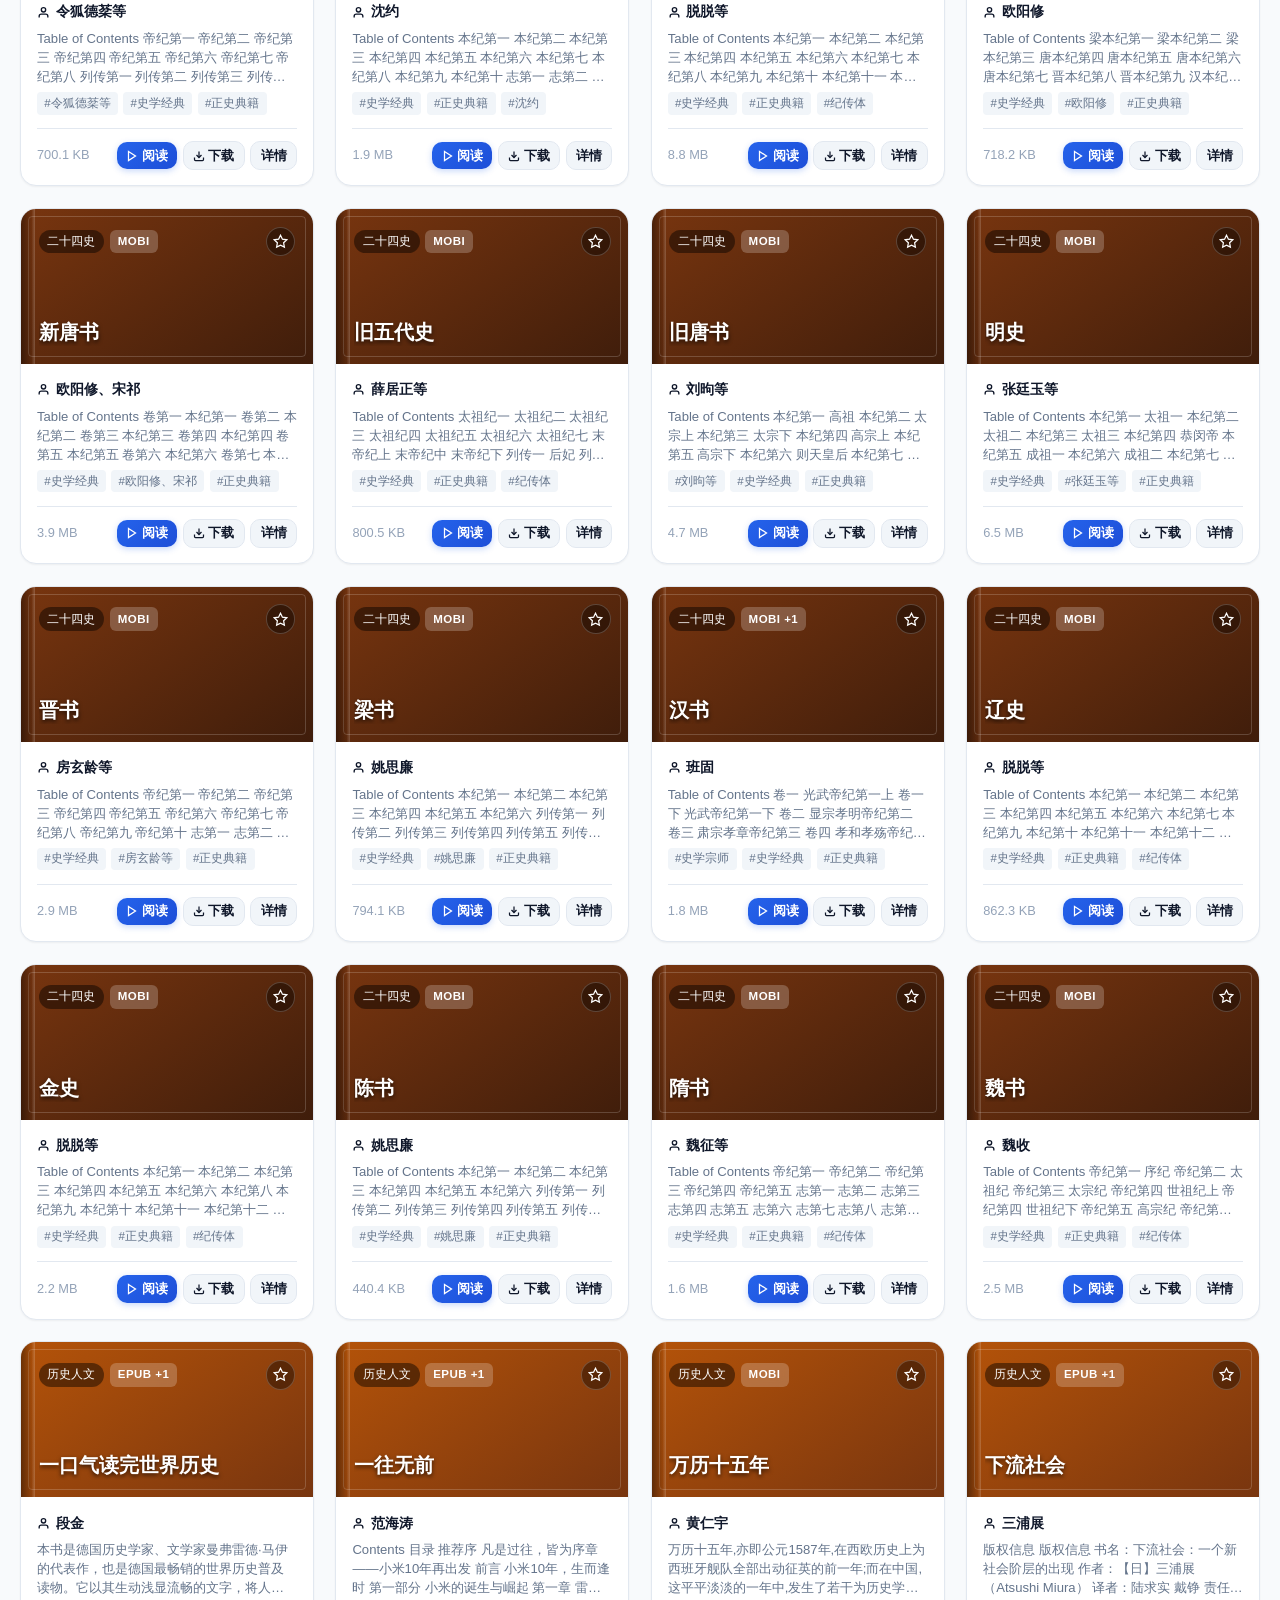
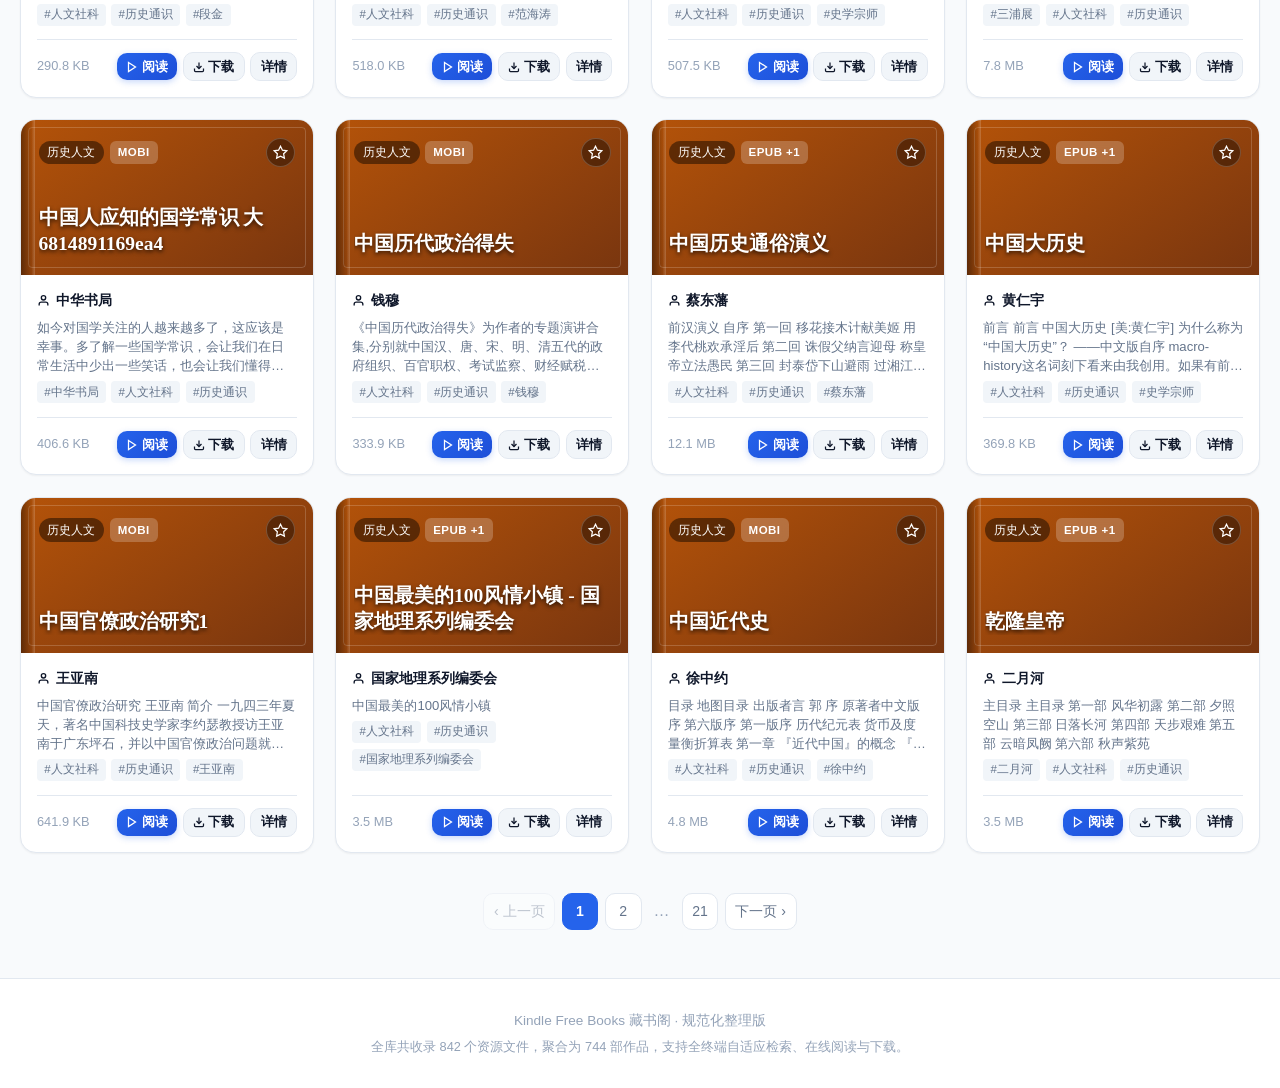
==== commit e592790c: "feat: decouple README and index from hardcoded stats via multi-scenario SVG suite and meta.json" ====
--- a/index.html
+++ b/index.html
@@ -4,7 +4,7 @@
   <meta charset="UTF-8">
   <meta name="viewport" content="width=device-width, initial-scale=1.0, viewport-fit=cover">
   <title>云端开放书架 - 免费经典电子书检索与在线阅读</title>
-  <meta name="description" content="精选收录二十四史、武侠小说、外国文学、现代散文、百家讲坛、殿堂级网络文学等 744 部作品、842 个电子书资源，支持作者与标签探索、在线阅读与下载。">
+  <meta name="description" content="经典中文与世界名著数字典藏，纯原生免插件在线阅读器，涵盖正史典籍、武侠小说、外国文学、现代散文、百家讲坛、殿堂级网络文学等优质读物，支持跨端自适应与离线书房。">
   <link rel="icon" href="data:image/svg+xml,<svg xmlns=%22http://www.w3.org/2000/svg%22 viewBox=%220 0 100 100%22><text y=%22.9em%22 font-size=%2290%22>📚</text></svg>">
   <link rel="stylesheet" href="assets/css/style.css?v=20260909c">
   <meta name="theme-color" content="#f8fafc">
@@ -23,7 +23,7 @@
             </svg>
           </div>
           <span class="brand-title">Kindle 藏书阁</span>
-          <span class="brand-badge" id="nav-book-badge">744 部作品</span>
+          <span class="brand-badge" id="nav-book-badge">云端书库</span>
         </a>
 
         <div class="nav-tools">
@@ -79,7 +79,7 @@
       <div class="hero-stats">
         <div class="stat-unit">
           <span>📚 独立作品：</span>
-          <span class="stat-val" id="stat-total-books">744</span> 部
+          <span class="stat-val" id="stat-total-books">-</span> 部
         </div>
         <div class="stat-unit">
           <span>🗂 核心分类：</span>
@@ -87,7 +87,7 @@
         </div>
         <div class="stat-unit">
           <span>💾 纯净体积：</span>
-          <span class="stat-val" id="stat-total-size">1.97 GB</span>
+          <span class="stat-val" id="stat-total-size">-</span>
         </div>
         <div class="stat-unit">
           <span>🏷 热门标签：</span>
@@ -243,8 +243,8 @@
   <footer class="site-footer">
     <div class="container">
       <p>Kindle Free Books 藏书阁 · 规范化整理版</p>
-      <p style="margin-top: 0.35rem; font-size: 0.8rem;">
-        全库共收录 842 个资源文件，聚合为 744 部作品，支持全终端自适应检索、在线阅读与下载。
+      <p style="margin-top: 0.35rem; font-size: 0.8rem;" id="footer-catalog-summary">
+        精心整理的经典中文与世界名著数字典藏 · 纯原生免插件在线阅读 · 全终端自适应
       </p>
     </div>
   </footer>
